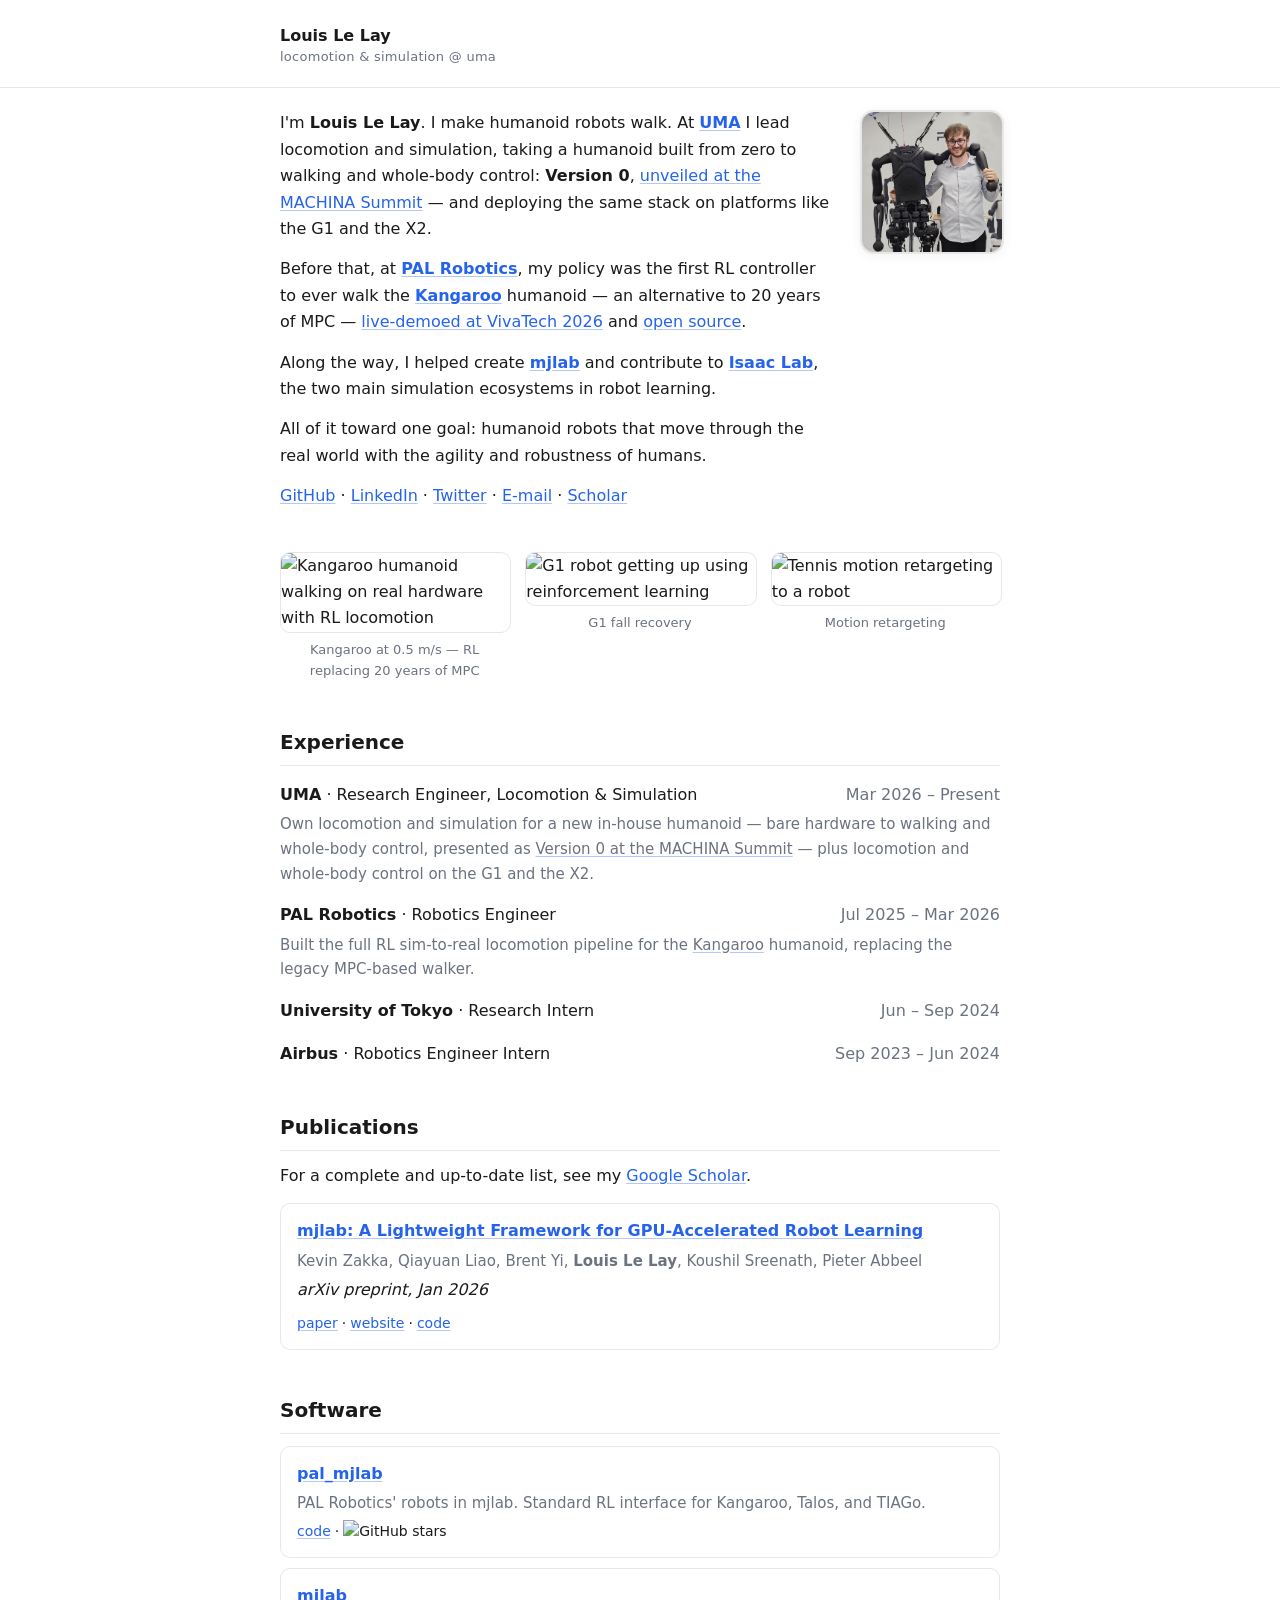
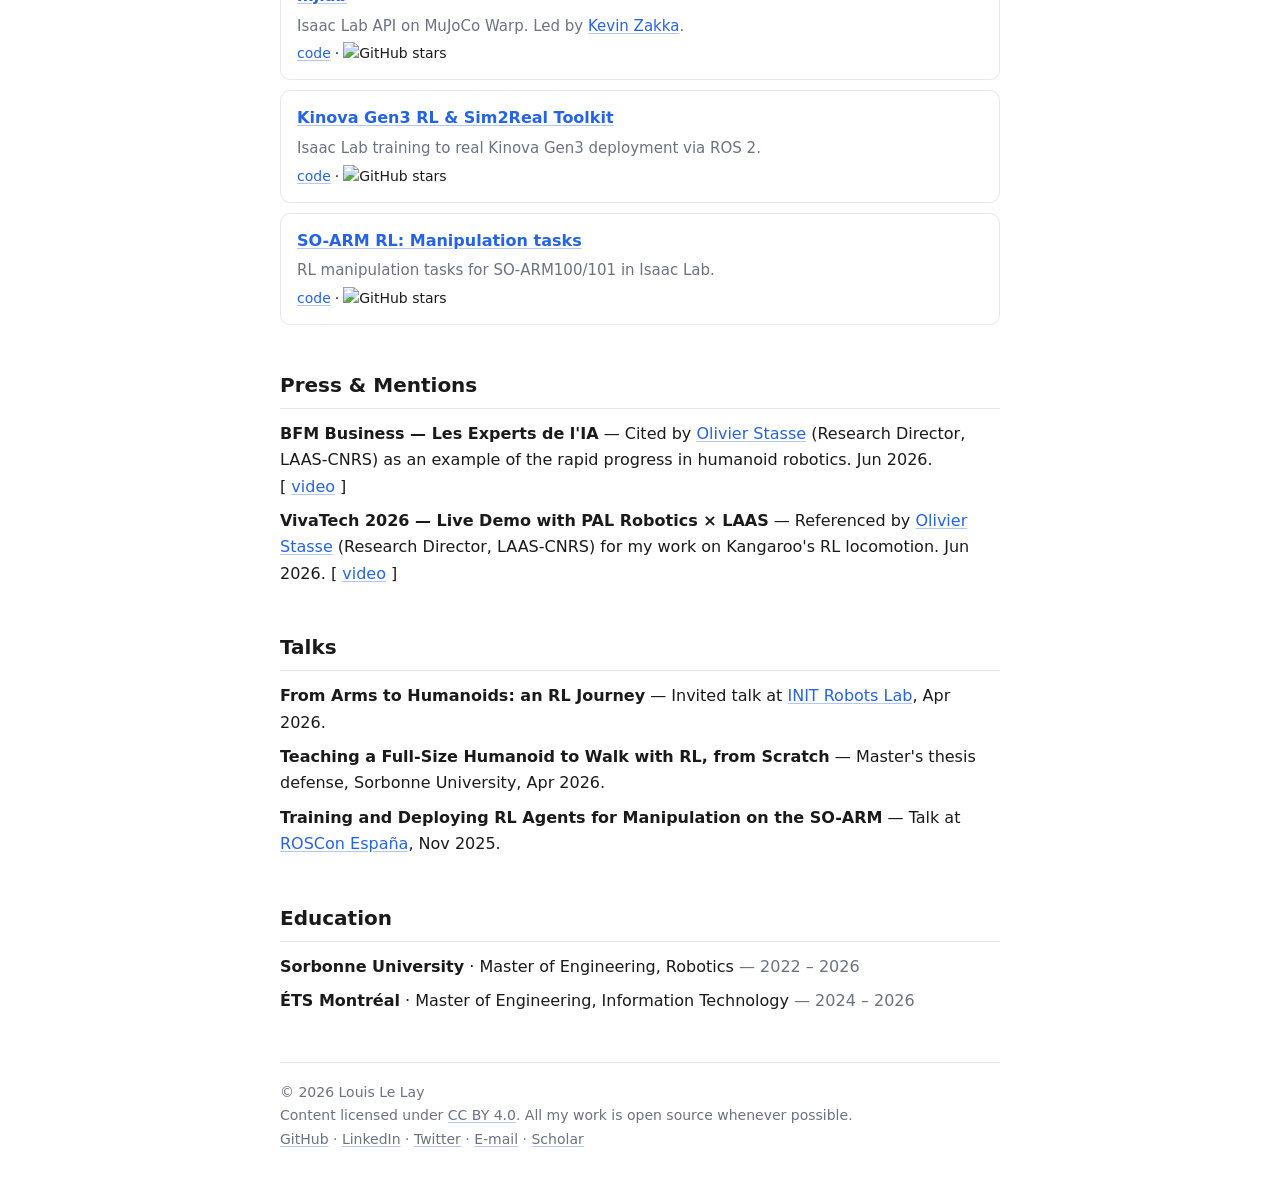
==== index.html @ 96050df4 "update intro and experience for UMA role, rework bio to lead with current work Co-authored-by: Curso" ====
<!doctype html>
<html lang="en">

<head>
  <meta charset="utf-8" />
  <meta name="viewport" content="width=device-width, initial-scale=1" />
  <title>Louis Le Lay</title>
  <meta name="description"
    content="Louis Le Lay — Research engineer in locomotion & simulation at UMA, building agile humanoid robots with reinforcement learning" />
  <link rel="stylesheet" href="style.css" />
</head>

<body>
  <a class="skip-link" href="#main">Skip to content</a>

  <header role="banner">
    <div class="wrap header-inner">
      <div>
        <strong><a href="#top">Louis Le Lay</a></strong>
        <div class="subtitle">locomotion & simulation @ uma</div>
      </div>
    </div>
  </header>

  <main id="main" class="wrap">
    <div class="intro">
      <div>
        <p>
          I'm <strong>Louis Le Lay</strong>. I make humanoid robots walk.
          At <a href="https://uma.bot/" target="_blank" rel="noopener"><strong>UMA</strong></a>
          I lead locomotion and simulation, taking a humanoid built from zero to walking and
          whole-body control: <strong>Version&nbsp;0</strong>,
          <a href="https://www.youtube.com/watch?v=0vc-dAQDIQc" target="_blank"
            rel="noopener">unveiled at the MACHINA Summit</a> —
          and deploying the same stack on platforms like the G1 and the X2.
        </p>

        <p>
          Before that, at <a href="https://pal-robotics.com/" target="_blank"
            rel="noopener"><strong>PAL Robotics</strong></a>,
          my policy was the first RL controller to ever walk the
          <a href="https://pal-robotics.com/robot/kangaroo/" target="_blank"
            rel="noopener"><strong>Kangaroo</strong></a>
          humanoid — an alternative to 20&nbsp;years of MPC —
          <a href="https://www.dailymotion.com/video/xagcef2" target="_blank" rel="noopener">live-demoed
            at VivaTech 2026</a> and
          <a href="https://github.com/pal-robotics/pal_mjlab" target="_blank" rel="noopener">open source</a>.
        </p>

        <p>
          Along the way, I helped create
          <a href="https://github.com/mujocolab/mjlab" target="_blank"
            rel="noopener"><strong>mjlab</strong></a>
          and contribute to
          <a href="https://github.com/isaac-sim/IsaacLab" target="_blank"
            rel="noopener"><strong>Isaac Lab</strong></a>,
          the two main simulation ecosystems in robot learning.
        </p>

        <p class="mission">
          All of it toward one goal: humanoid robots that move through the real
          world with the agility and robustness of humans.
        </p>

        <p>
          <a href="https://github.com/louislelay" target="_blank" rel="noopener">GitHub</a> ·
          <a href="https://www.linkedin.com/in/louis-le-lay/" target="_blank" rel="noopener">LinkedIn</a> ·
          <a href="https://x.com/LouisLeLay4" target="_blank" rel="noopener">Twitter</a> ·
          <a href="mailto:le.lay.louis@gmail.com">E-mail</a> ·
          <a href="https://scholar.google.com/citations?user=nwzA__AAAAAJ" target="_blank"
            rel="noopener">Scholar</a>
        </p>
      </div>

      <img class="avatar" src="media/me.jpg" alt="Louis Le Lay" width="140" height="140" loading="lazy"
        decoding="async" onmouseenter="this.src='media/me_hover.png'" onmouseleave="this.src='media/me.jpg'">
    </div>

    <div class="demo-grid">
      <figure>
        <img src="media/kang_walk.gif"
          alt="Kangaroo humanoid walking on real hardware with RL locomotion"
          loading="lazy" decoding="async">
        <figcaption>Kangaroo at 0.5&nbsp;m/s — RL replacing 20&nbsp;years of MPC</figcaption>
      </figure>
      <figure>
        <img src="media/getup_g1.gif" alt="G1 robot getting up using reinforcement learning"
          loading="lazy" decoding="async">
        <figcaption>G1 fall recovery</figcaption>
      </figure>
      <figure>
        <img src="media/tennis_retargeting.gif" alt="Tennis motion retargeting to a robot"
          loading="lazy" decoding="async">
        <figcaption>Motion retargeting</figcaption>
      </figure>
    </div>

    <section id="experience" aria-labelledby="exp-heading">
      <h2 id="exp-heading">Experience</h2>

      <div class="exp-item">
        <div class="exp-header">
          <span><strong>UMA</strong> · Research Engineer, Locomotion &amp; Simulation</span>
          <span class="muted">Mar 2026 – Present</span>
        </div>
        <p class="exp-desc">
          Own locomotion and simulation for a new in-house humanoid — bare hardware to walking
          and whole-body control, presented as
          <a href="https://www.youtube.com/watch?v=0vc-dAQDIQc" target="_blank"
            rel="noopener">Version&nbsp;0 at the MACHINA Summit</a> —
          plus locomotion and whole-body control on the G1 and the X2.
        </p>
      </div>

      <div class="exp-item">
        <div class="exp-header">
          <span><strong>PAL Robotics</strong> · Robotics Engineer</span>
          <span class="muted">Jul 2025 – Mar 2026</span>
        </div>
        <p class="exp-desc">
          Built the full RL sim-to-real locomotion pipeline for the
          <a href="https://pal-robotics.com/robot/kangaroo/" target="_blank" rel="noopener">Kangaroo</a>
          humanoid, replacing the legacy MPC-based walker.
        </p>
      </div>

      <div class="exp-item">
        <div class="exp-header">
          <span><strong>University of Tokyo</strong> · Research Intern</span>
          <span class="muted">Jun – Sep 2024</span>
        </div>
      </div>

      <div class="exp-item">
        <div class="exp-header">
          <span><strong>Airbus</strong> · Robotics Engineer Intern</span>
          <span class="muted">Sep 2023 – Jun 2024</span>
        </div>
      </div>
    </section>

    <section id="publications" aria-labelledby="pubs-heading">
      <h2 id="pubs-heading">Publications</h2>
      <p>
        For a complete and up-to-date list, see my
        <a href="https://scholar.google.com/citations?user=nwzA__AAAAAJ" target="_blank" rel="noopener">Google
          Scholar</a>.
      </p>
      <div class="card">
        <div class="pub-item">
          <div class="pub-title">
            <a href="https://arxiv.org/abs/2601.22074" target="_blank" rel="noopener">mjlab: A Lightweight
              Framework for GPU-Accelerated Robot Learning</a>
          </div>
          <div class="pub-authors">
            Kevin Zakka, Qiayuan Liao, Brent Yi, <strong>Louis Le Lay</strong>, Koushil Sreenath,
            Pieter Abbeel
          </div>
          <div class="pub-venue">arXiv preprint, Jan 2026</div>
          <div class="pub-links">
            <a href="https://arxiv.org/abs/2601.22074" target="_blank" rel="noopener">paper</a> ·
            <a href="https://mujocolab.github.io/mjlab/" target="_blank" rel="noopener">website</a> ·
            <a href="https://github.com/mujocolab/mjlab" target="_blank" rel="noopener">code</a>
          </div>
        </div>
      </div>
    </section>

    <section id="software" aria-labelledby="software-heading">
      <h2 id="software-heading">Software</h2>
      <div class="card">
        <div class="pub-item">
          <div class="pub-title">
            <a href="https://github.com/pal-robotics/pal_mjlab" target="_blank" rel="noopener">pal_mjlab</a>
          </div>
          <div class="pub-authors">PAL Robotics' robots in mjlab. Standard RL interface for Kangaroo, Talos,
            and TIAGo.</div>
          <div class="pub-links">
            <a href="https://github.com/pal-robotics/pal_mjlab" target="_blank" rel="noopener">code</a> ·
            <img alt="GitHub stars"
              src="https://img.shields.io/github/stars/pal-robotics/pal_mjlab?style=social" />
          </div>
        </div>
      </div>
      <div class="card">
        <div class="pub-item">
          <div class="pub-title">
            <a href="https://github.com/mujocolab/mjlab" target="_blank" rel="noopener">mjlab</a>
          </div>
          <div class="pub-authors">Isaac Lab API on MuJoCo Warp. Led by <a href="https://kzakka.com/"
              target="_blank" rel="noopener">Kevin Zakka</a>.</div>
          <div class="pub-links">
            <a href="https://github.com/mujocolab/mjlab" target="_blank" rel="noopener">code</a> ·
            <img alt="GitHub stars"
              src="https://img.shields.io/github/stars/mujocolab/mjlab?style=social" />
          </div>
        </div>
      </div>
      <div class="card">
        <div class="pub-item">
          <div class="pub-title">
            <a href="https://github.com/louislelay/kinova_isaaclab_sim2real" target="_blank"
              rel="noopener">Kinova Gen3 RL &amp; Sim2Real Toolkit</a>
          </div>
          <div class="pub-authors">Isaac Lab training to real Kinova Gen3 deployment via ROS 2.</div>
          <div class="pub-links">
            <a href="https://github.com/louislelay/kinova_isaaclab_sim2real" target="_blank"
              rel="noopener">code</a> ·
            <img alt="GitHub stars"
              src="https://img.shields.io/github/stars/louislelay/kinova_isaaclab_sim2real?style=social" />
          </div>
        </div>
      </div>
      <div class="card">
        <div class="pub-item">
          <div class="pub-title">
            <a href="https://github.com/MuammerBay/isaac_so_arm101" target="_blank" rel="noopener">SO-ARM
              RL: Manipulation tasks</a>
          </div>
          <div class="pub-authors">RL manipulation tasks for SO&#8209;ARM100/101 in Isaac Lab.</div>
          <div class="pub-links">
            <a href="https://github.com/MuammerBay/isaac_so_arm101" target="_blank" rel="noopener">code</a>
            ·
            <img alt="GitHub stars"
              src="https://img.shields.io/github/stars/MuammerBay/isaac_so_arm101?style=social" />
          </div>
        </div>
      </div>
    </section>

    <section id="mentions" aria-labelledby="mentions-heading">
      <h2 id="mentions-heading">Press &amp; Mentions</h2>
      <ul class="clean">
        <li>
          <strong>BFM Business — Les Experts de l'IA</strong>
          — Cited by <a href="https://homepages.laas.fr/ostasse/" target="_blank" rel="noopener">Olivier
            Stasse</a> (Research Director, LAAS-CNRS) as an example of the rapid progress in humanoid
          robotics. Jun 2026.
          <span style="white-space: nowrap;">[ <a
              href="https://www.bfmtv.com/economie/replay-emissions/les-experts/video-les-experts-de-l-ia-robotique-des-avancees-fulgurantes-19-06_VN-202606190371.html"
              target="_blank" rel="noopener">video</a> ]</span>
        </li>
        <li>
          <strong>VivaTech 2026 — Live Demo with PAL Robotics &times; LAAS</strong>
          — Referenced by <a href="https://homepages.laas.fr/ostasse/" target="_blank" rel="noopener">Olivier
            Stasse</a> (Research Director, LAAS-CNRS) for my work on Kangaroo's RL locomotion. Jun 2026.
          <span style="white-space: nowrap;">[ <a href="https://www.dailymotion.com/video/xagcef2"
              target="_blank" rel="noopener">video</a> ]</span>
        </li>
      </ul>
    </section>

    <section id="talks" aria-labelledby="talks-heading">
      <h2 id="talks-heading">Talks</h2>
      <ul class="clean">
        <li>
          <strong>From Arms to Humanoids: an RL Journey</strong>
          — Invited talk at <a href="https://initrobots.ca/" target="_blank" rel="noopener">INIT Robots
            Lab</a>, Apr 2026.
        </li>
        <li>
          <strong>Teaching a Full-Size Humanoid to Walk with RL, from Scratch</strong>
          — Master's thesis defense, Sorbonne University, Apr 2026.
        </li>
        <li>
          <strong>Training and Deploying RL Agents for Manipulation on the SO-ARM</strong>
          — Talk at <a href="https://roscon.org.es/roscon2025/ROSConES2025.html" target="_blank"
            rel="noopener">ROSCon Espa&ntilde;a</a>, Nov 2025.
        </li>
      </ul>
    </section>

    <section id="education" aria-labelledby="edu-heading">
      <h2 id="edu-heading">Education</h2>
      <ul class="clean">
        <li>
          <strong>Sorbonne University</strong> · Master of Engineering, Robotics<span class="muted"> — 2022 –
            2026</span>
        </li>
        <li>
          <strong>ÉTS Montréal</strong> · Master of Engineering, Information Technology<span class="muted"> — 2024 –
            2026</span>
        </li>
      </ul>
    </section>

    <footer role="contentinfo">
      <p>
        &copy; <span id="y">2026</span> Louis Le Lay<br />
        Content licensed under <a href="https://creativecommons.org/licenses/by/4.0/" target="_blank"
          rel="license noopener">CC BY 4.0</a>.
        All my work is open source whenever possible.<br />
        <a href="https://github.com/louislelay" target="_blank" rel="noopener">GitHub</a> ·
        <a href="https://www.linkedin.com/in/louis-le-lay/" target="_blank" rel="noopener">LinkedIn</a> ·
        <a href="https://x.com/LouisLeLay4" target="_blank" rel="noopener">Twitter</a> ·
        <a href="mailto:le.lay.louis@gmail.com">E-mail</a> ·
        <a href="https://scholar.google.com/citations?user=nwzA__AAAAAJ" target="_blank"
          rel="noopener">Scholar</a>
      </p>
      <script>
        const y = document.getElementById('y'); if (y) y.textContent = new Date().getFullYear();
      </script>
    </footer>
  </main>
</body>

</html>
---- style.css ----
:root {
  --bg: #ffffff;
  --fg: #1a1a1a;
  --muted: #6b7280;
  --link: #2563eb;
  --accent: #0891b2;
  --border: color-mix(in oklab, var(--fg) 10%, transparent);
  --maxw: 720px;
  --pad: 18px;
  --radius: 10px;
}


/* ── Base ─────────────────────────────────────── */

html {
  scroll-behavior: smooth;
}

html, body {
  height: 100%;
}

body {
  margin: 0;
  font: 16px/1.65 system-ui, -apple-system, Segoe UI, Roboto, Ubuntu,
    Cantarell, "Helvetica Neue", Arial, sans-serif;
  background: var(--bg);
  color: var(--fg);
  -webkit-font-smoothing: antialiased;
  text-rendering: optimizeLegibility;
}

::selection {
  background: color-mix(in oklab, var(--link) 25%, transparent);
}

p {
  margin: 0 0 14px;
}

.muted {
  color: var(--muted);
}

a {
  color: var(--link);
  text-decoration-color: color-mix(in oklab, var(--link) 35%, transparent);
  text-underline-offset: 2px;
  transition: color 0.15s ease, text-decoration-color 0.15s ease;
}

a:hover {
  text-decoration-color: currentColor;
}

/* ── Layout ───────────────────────────────────── */

.wrap {
  max-width: var(--maxw);
  margin: 0 auto;
  padding: calc(var(--pad) * 1.25) var(--pad);
}

/* ── Header ───────────────────────────────────── */

header {
  position: sticky;
  top: 0;
  background: color-mix(in oklab, var(--bg) 90%, transparent);
  backdrop-filter: blur(6px);
  border-bottom: 1px solid var(--border);
  z-index: 10;
}

.header-inner {
  display: flex;
  align-items: center;
  justify-content: space-between;
  gap: 14px;
  flex-wrap: wrap;
}

.header-inner a {
  text-decoration: none;
  color: inherit;
}

/* ── Title ────────────────────────────────────── */

.title {
  margin: 32px 0 8px;
  font-size: clamp(26px, 5vw, 36px);
  line-height: 1.2;
  letter-spacing: -0.02em;
}

.subtitle {
  color: var(--muted);
  font-size: 13px;
  line-height: 1.2;
  letter-spacing: 0.02em;
}

/* ── Intro + avatar ───────────────────────────── */

.intro {
  display: grid;
  grid-template-columns: 1fr 140px;
  align-items: start;
  gap: 24px;
  margin: 0 0 28px;
}

@media (max-width: 560px) {
  .intro {
    grid-template-columns: 1fr;
  }

  .avatar {
    order: -1;
    justify-self: center;
  }
}

.avatar {
  width: 140px;
  aspect-ratio: 1;
  border-radius: 14px;
  object-fit: cover;
  border: 2px solid var(--border);
  box-shadow: 0 2px 12px color-mix(in oklab, var(--fg) 6%, transparent);
  transition: transform 0.3s ease, box-shadow 0.3s ease;
}

.avatar:hover {
  transform: scale(1.04);
  box-shadow: 0 6px 24px color-mix(in oklab, var(--fg) 10%, transparent);
  object-position: 70% center;
}

.mission {
}

/* ── Demo showcase ────────────────────────────── */

/* ── Demo grid ────────────────────────────────── */

.demo-grid {
  display: grid;
  grid-template-columns: repeat(3, 1fr);
  gap: 16px;
  margin: 0 0 24px;
}

.demo-grid figure {
  margin: 0;
}

.demo-grid img {
  width: 100%;
  height: auto;
  border-radius: var(--radius);
  border: 1px solid var(--border);
  display: block;
}

.demo-grid figcaption {
  font-size: 13px;
  color: var(--muted);
  text-align: center;
  margin-top: 6px;
}

@media (max-width: 560px) {
  .demo-grid {
    grid-template-columns: 1fr;
  }
}

/* ── Sections ─────────────────────────────────── */

main section {
  margin: 44px 0;
}

h2 {
  font-size: 20px;
  margin: 22px 0 12px;
  border-bottom: 1px solid var(--border);
  padding-bottom: 6px;
}

/* ── Experience ───────────────────────────────── */

.exp-item {
  margin: 16px 0;
}

.exp-header {
  display: flex;
  justify-content: space-between;
  align-items: baseline;
  flex-wrap: wrap;
  gap: 4px;
}

.exp-desc {
  color: var(--muted);
  font-size: 15px;
  margin: 4px 0 0;
}

.exp-desc a {
  color: var(--muted);
  transition: color 0.15s ease;
}

.exp-desc a:hover {
  color: var(--link);
}

/* ── Generic card ─────────────────────────────── */

.card {
  border: 1px solid var(--border);
  border-radius: var(--radius);
  padding: 14px 16px;
  margin: 10px 0;
}

/* ── Publications ─────────────────────────────── */

.pub-item {
  margin: 0;
}

.pub-title {
  font-weight: 600;
  margin-bottom: 4px;
}

.pub-authors {
  color: var(--muted);
  font-size: 15px;
  margin-bottom: 4px;
}

.pub-venue {
  font-style: italic;
  margin-bottom: 8px;
}

.pub-links {
  font-size: 14px;
  display: flex;
  align-items: center;
  gap: 4px;
}

.pub-links img {
  vertical-align: middle;
}

/* ── Clean lists (talks, etc.) ────────────────── */

ul.clean {
  list-style: none;
  padding: 0;
  margin: 8px 0;
}

ul.clean li {
  margin: 8px 0;
}

/* ── Footer ───────────────────────────────────── */

footer {
  margin-top: 48px;
  padding-top: 18px;
  border-top: 1px solid var(--border);
  font-size: 14px;
  color: var(--muted);
}

footer a {
  color: var(--muted);
  transition: color 0.15s ease;
}

footer a:hover {
  color: var(--link);
}

/* ── Skip link ────────────────────────────────── */

.skip-link {
  position: absolute;
  left: -9999px;
  top: auto;
  width: 1px;
  height: 1px;
  overflow: hidden;
}

.skip-link:focus {
  position: static;
  width: auto;
  height: auto;
  padding: 8px 10px;
  border-radius: 8px;
  background: color-mix(in oklab, var(--fg) 10%, var(--bg));
}
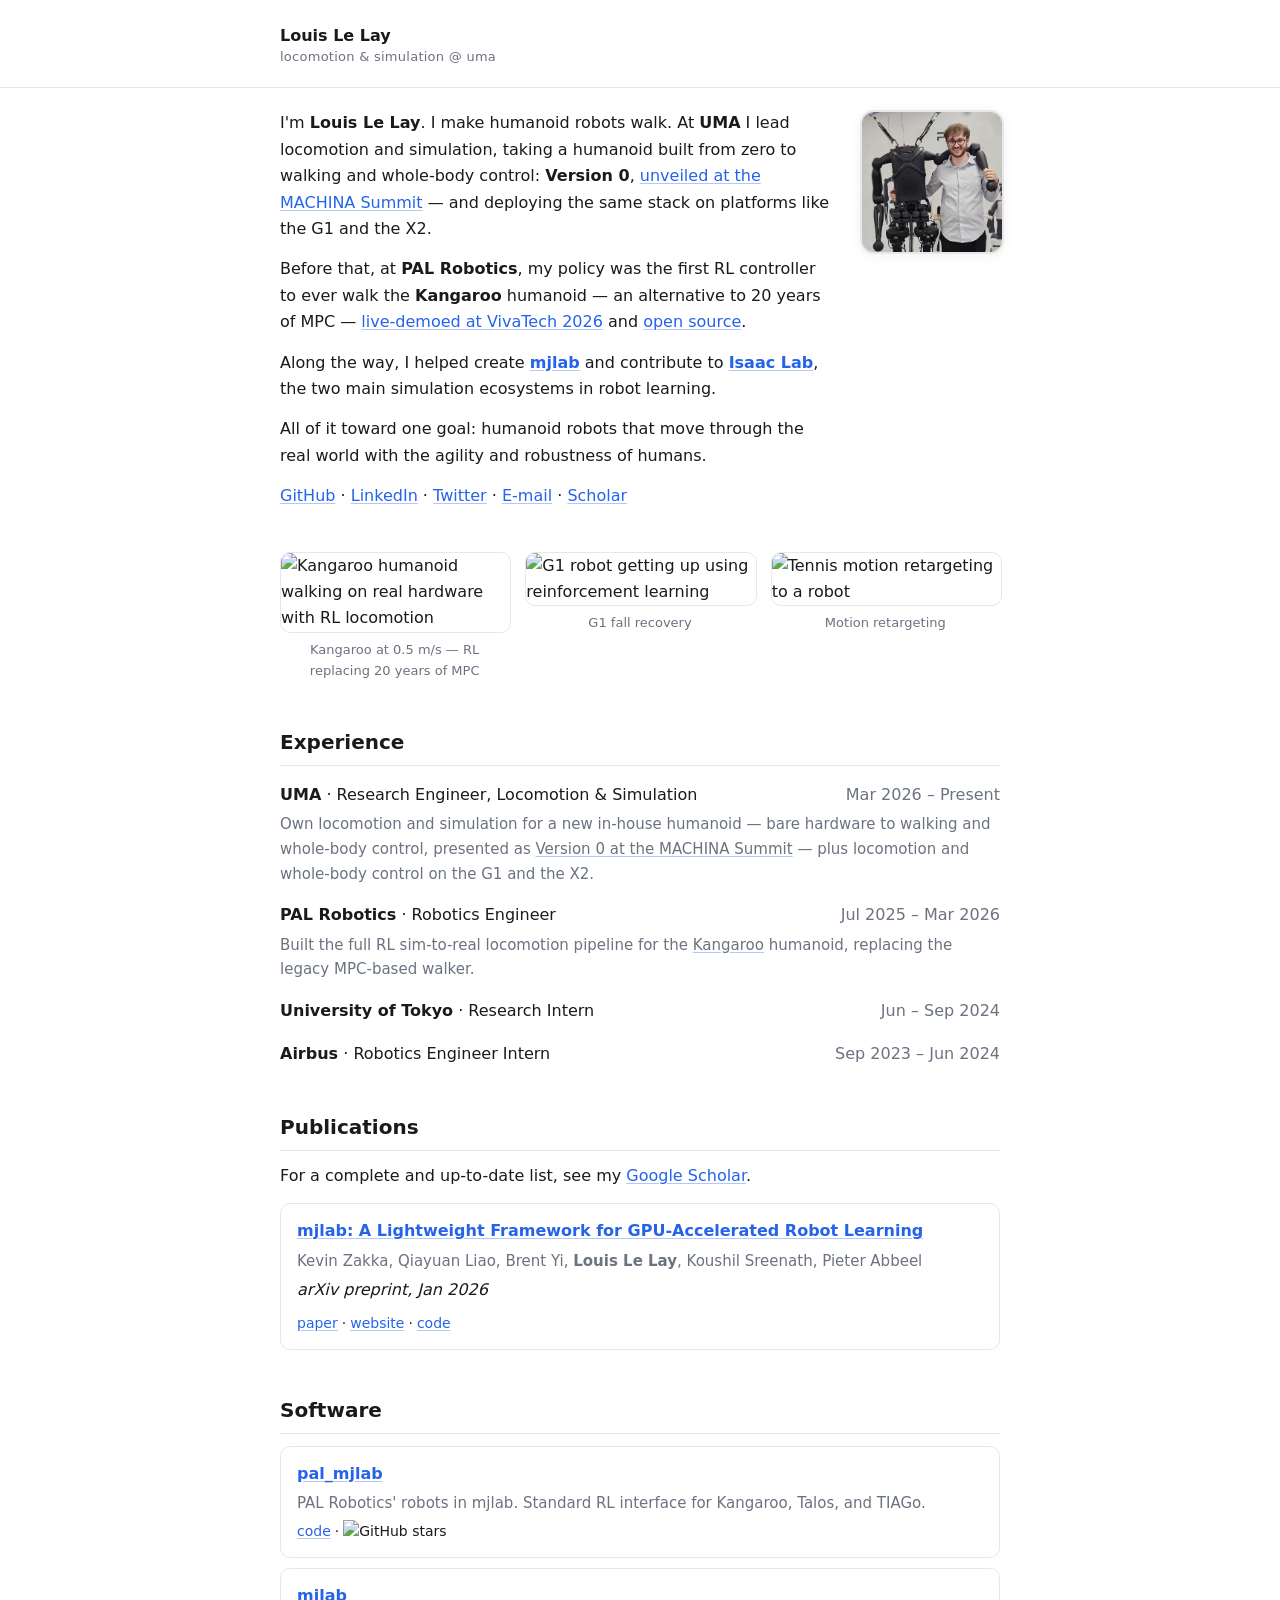
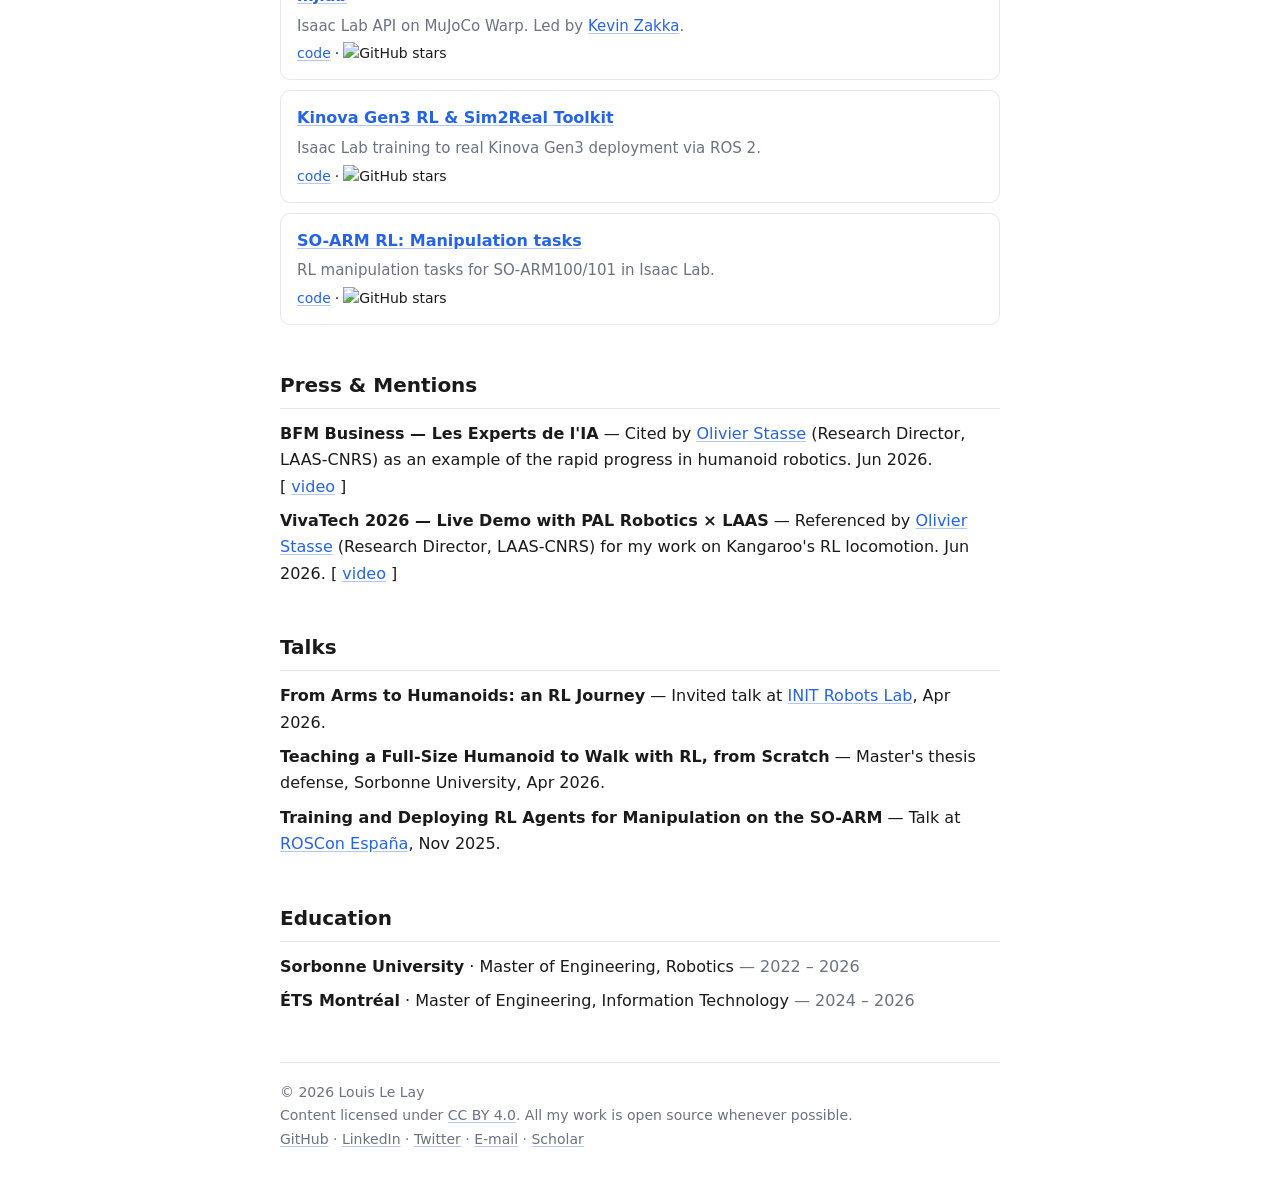
==== commit feba68e1: "remove UMA, PAL Robotics, and Kangaroo links from bio intro Co-authored-by: Cursor <cursoragent@curs" ====
--- a/index.html
+++ b/index.html
@@ -27,7 +27,7 @@
       <div>
         <p>
           I'm <strong>Louis Le Lay</strong>. I make humanoid robots walk.
-          At <a href="https://uma.bot/" target="_blank" rel="noopener"><strong>UMA</strong></a>
+          At <strong>UMA</strong>
           I lead locomotion and simulation, taking a humanoid built from zero to walking and
           whole-body control: <strong>Version&nbsp;0</strong>,
           <a href="https://www.youtube.com/watch?v=0vc-dAQDIQc" target="_blank"
@@ -36,11 +36,9 @@
         </p>
 
         <p>
-          Before that, at <a href="https://pal-robotics.com/" target="_blank"
-            rel="noopener"><strong>PAL Robotics</strong></a>,
+          Before that, at <strong>PAL Robotics</strong>,
           my policy was the first RL controller to ever walk the
-          <a href="https://pal-robotics.com/robot/kangaroo/" target="_blank"
-            rel="noopener"><strong>Kangaroo</strong></a>
+          <strong>Kangaroo</strong>
           humanoid — an alternative to 20&nbsp;years of MPC —
           <a href="https://www.dailymotion.com/video/xagcef2" target="_blank" rel="noopener">live-demoed
             at VivaTech 2026</a> and
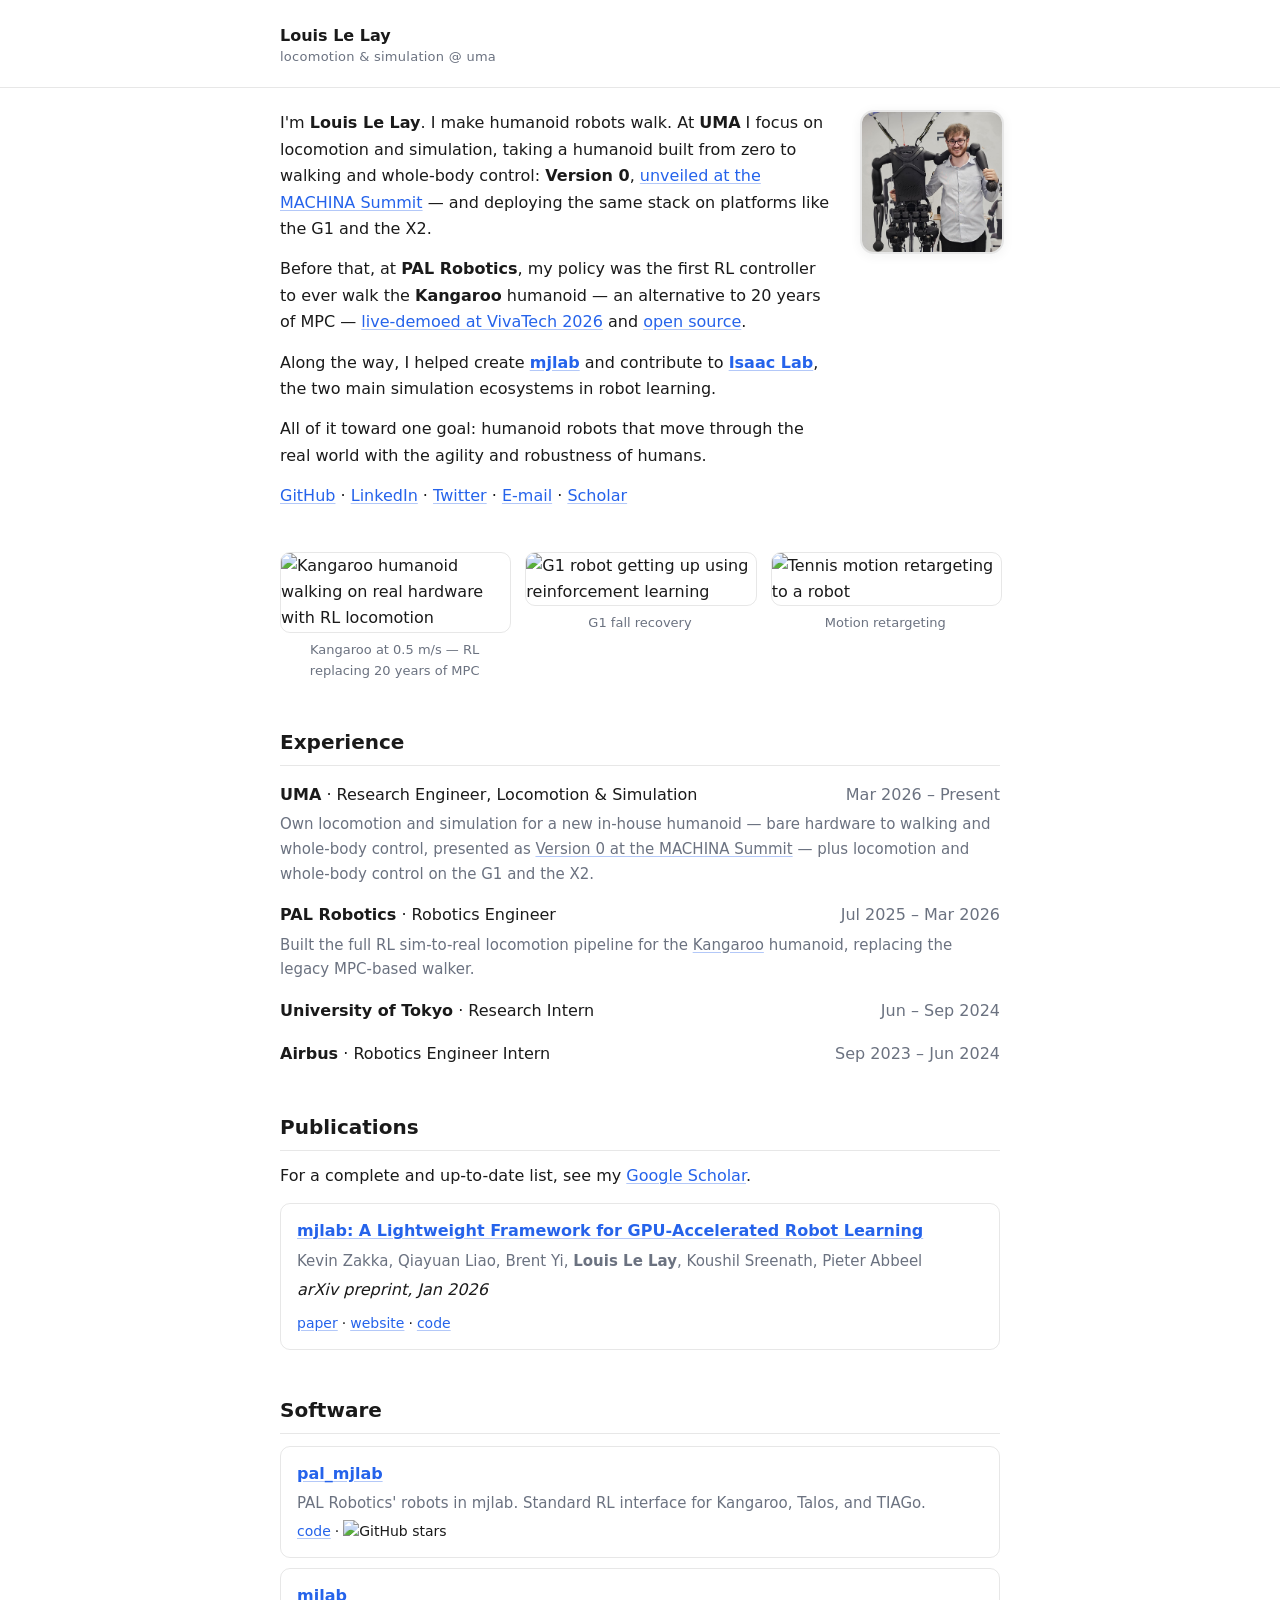
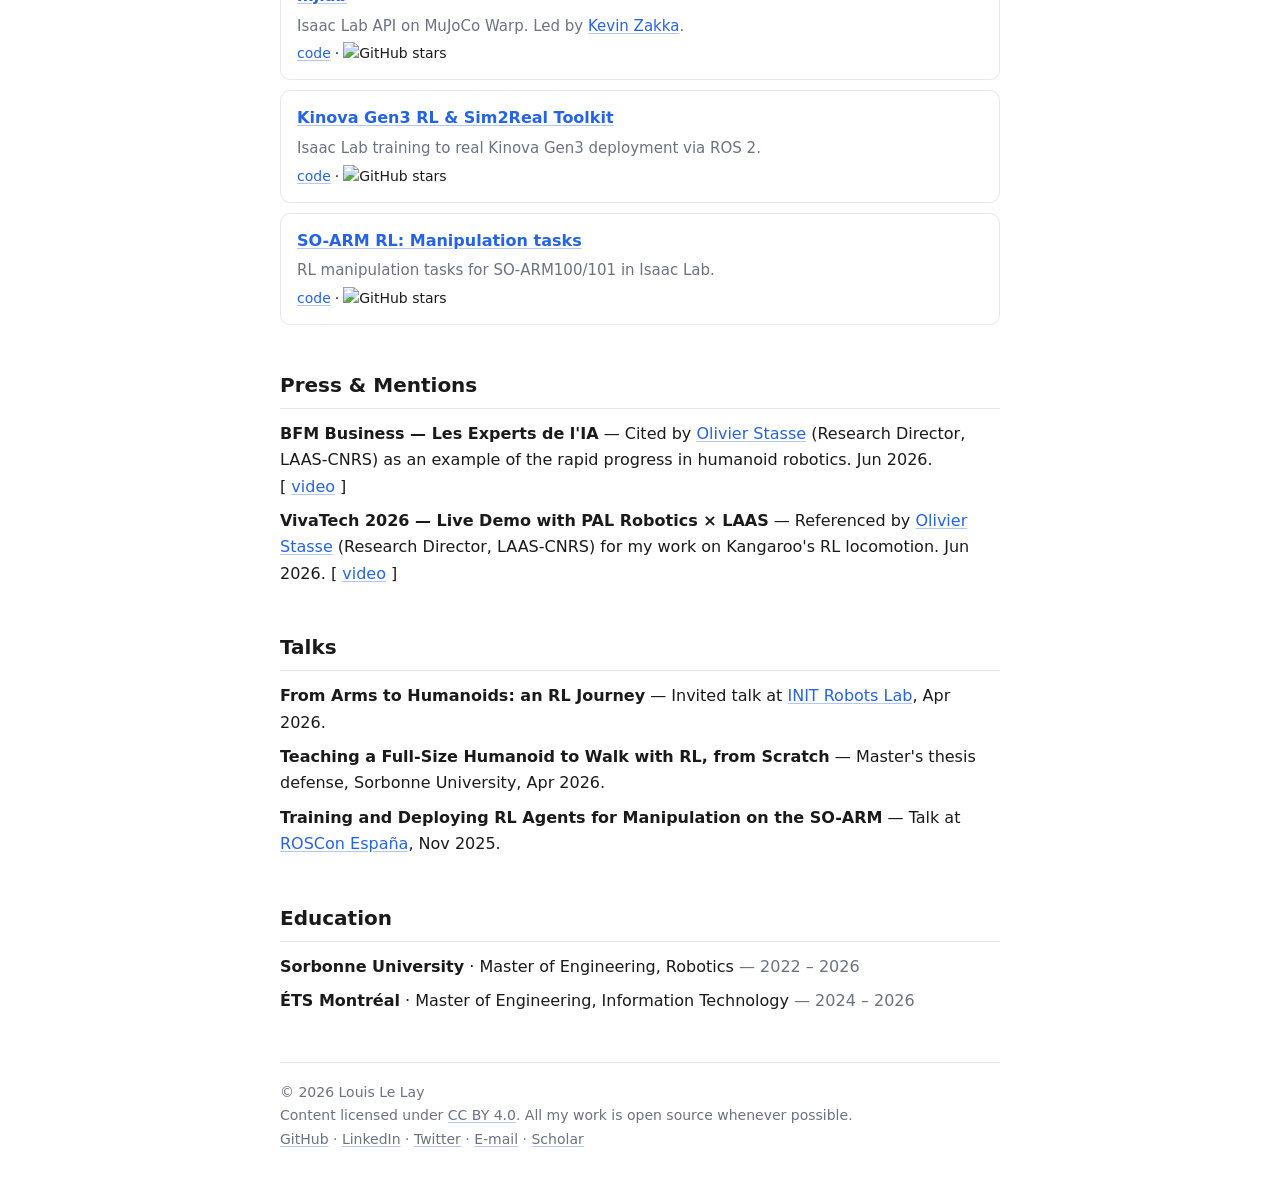
==== commit 5295bd59: "soften intro wording from lead to focus for UMA role Co-authored-by: Cursor <cursoragent@cursor.com>" ====
--- a/index.html
+++ b/index.html
@@ -28,7 +28,7 @@
         <p>
           I'm <strong>Louis Le Lay</strong>. I make humanoid robots walk.
           At <strong>UMA</strong>
-          I lead locomotion and simulation, taking a humanoid built from zero to walking and
+          I focus on locomotion and simulation, taking a humanoid built from zero to walking and
           whole-body control: <strong>Version&nbsp;0</strong>,
           <a href="https://www.youtube.com/watch?v=0vc-dAQDIQc" target="_blank"
             rel="noopener">unveiled at the MACHINA Summit</a> —
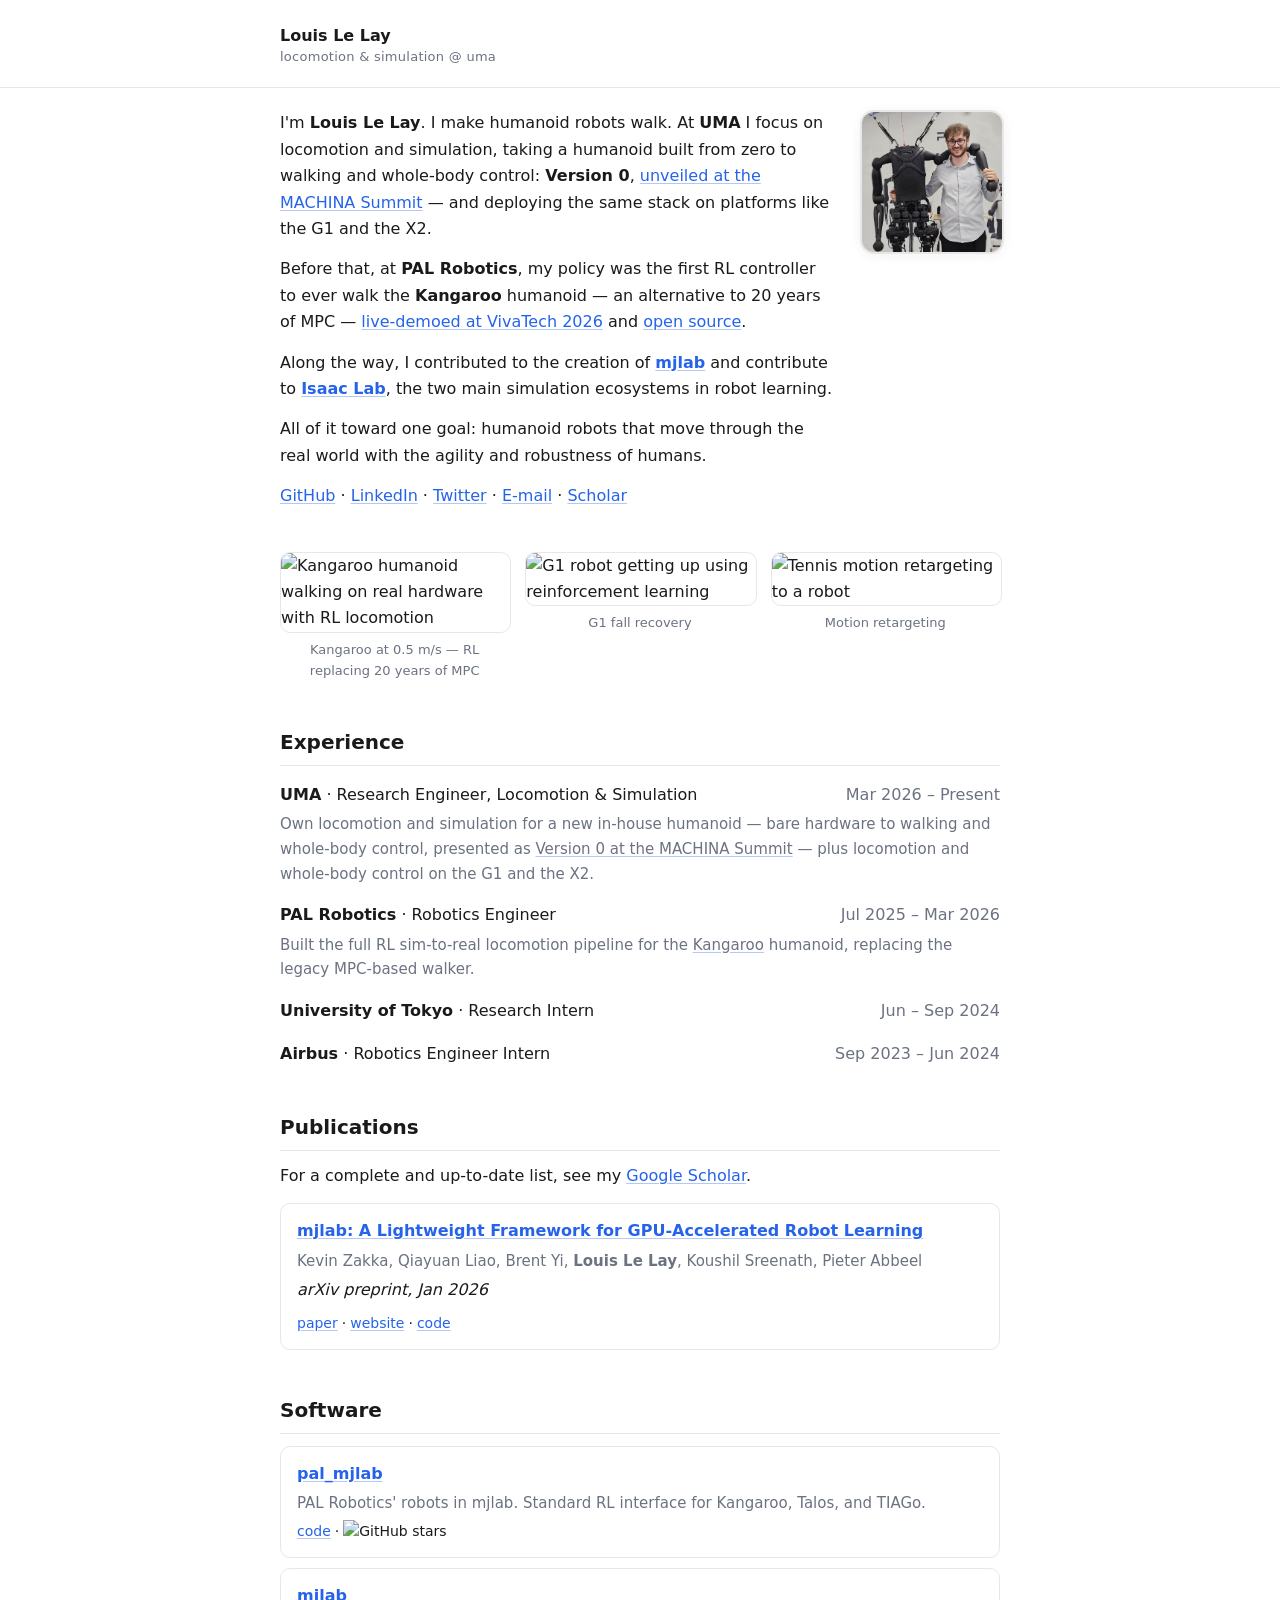
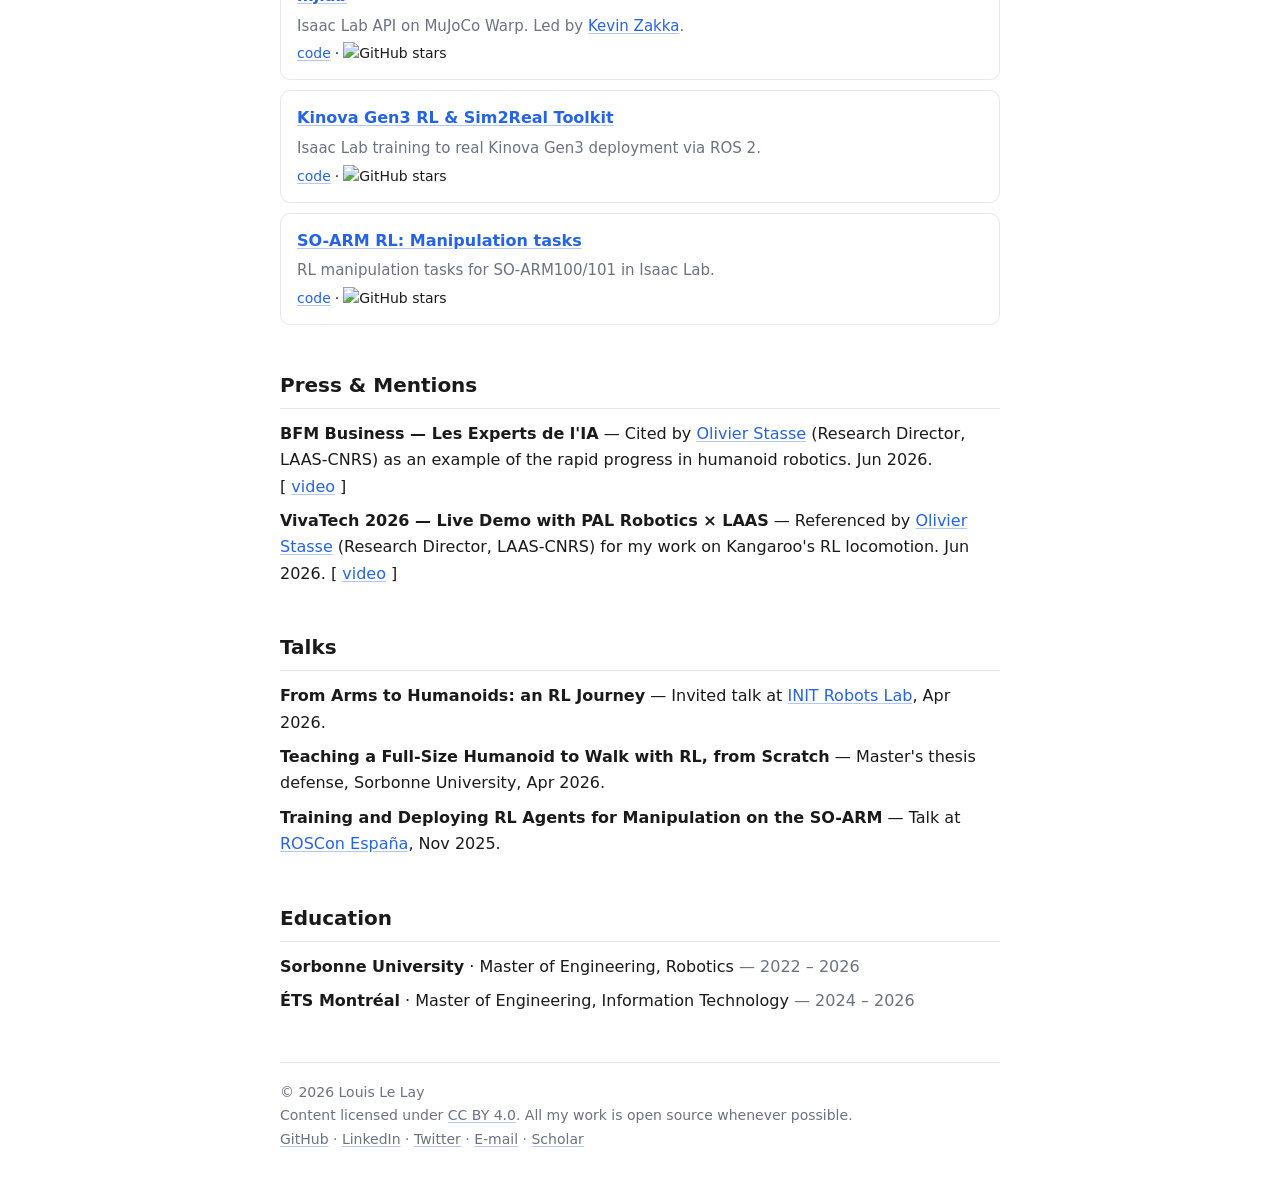
==== commit 36317fdf: "updates a line" ====
--- a/index.html
+++ b/index.html
@@ -46,7 +46,7 @@
         </p>
 
         <p>
-          Along the way, I helped create
+          Along the way, I contributed to the creation of
           <a href="https://github.com/mujocolab/mjlab" target="_blank"
             rel="noopener"><strong>mjlab</strong></a>
           and contribute to
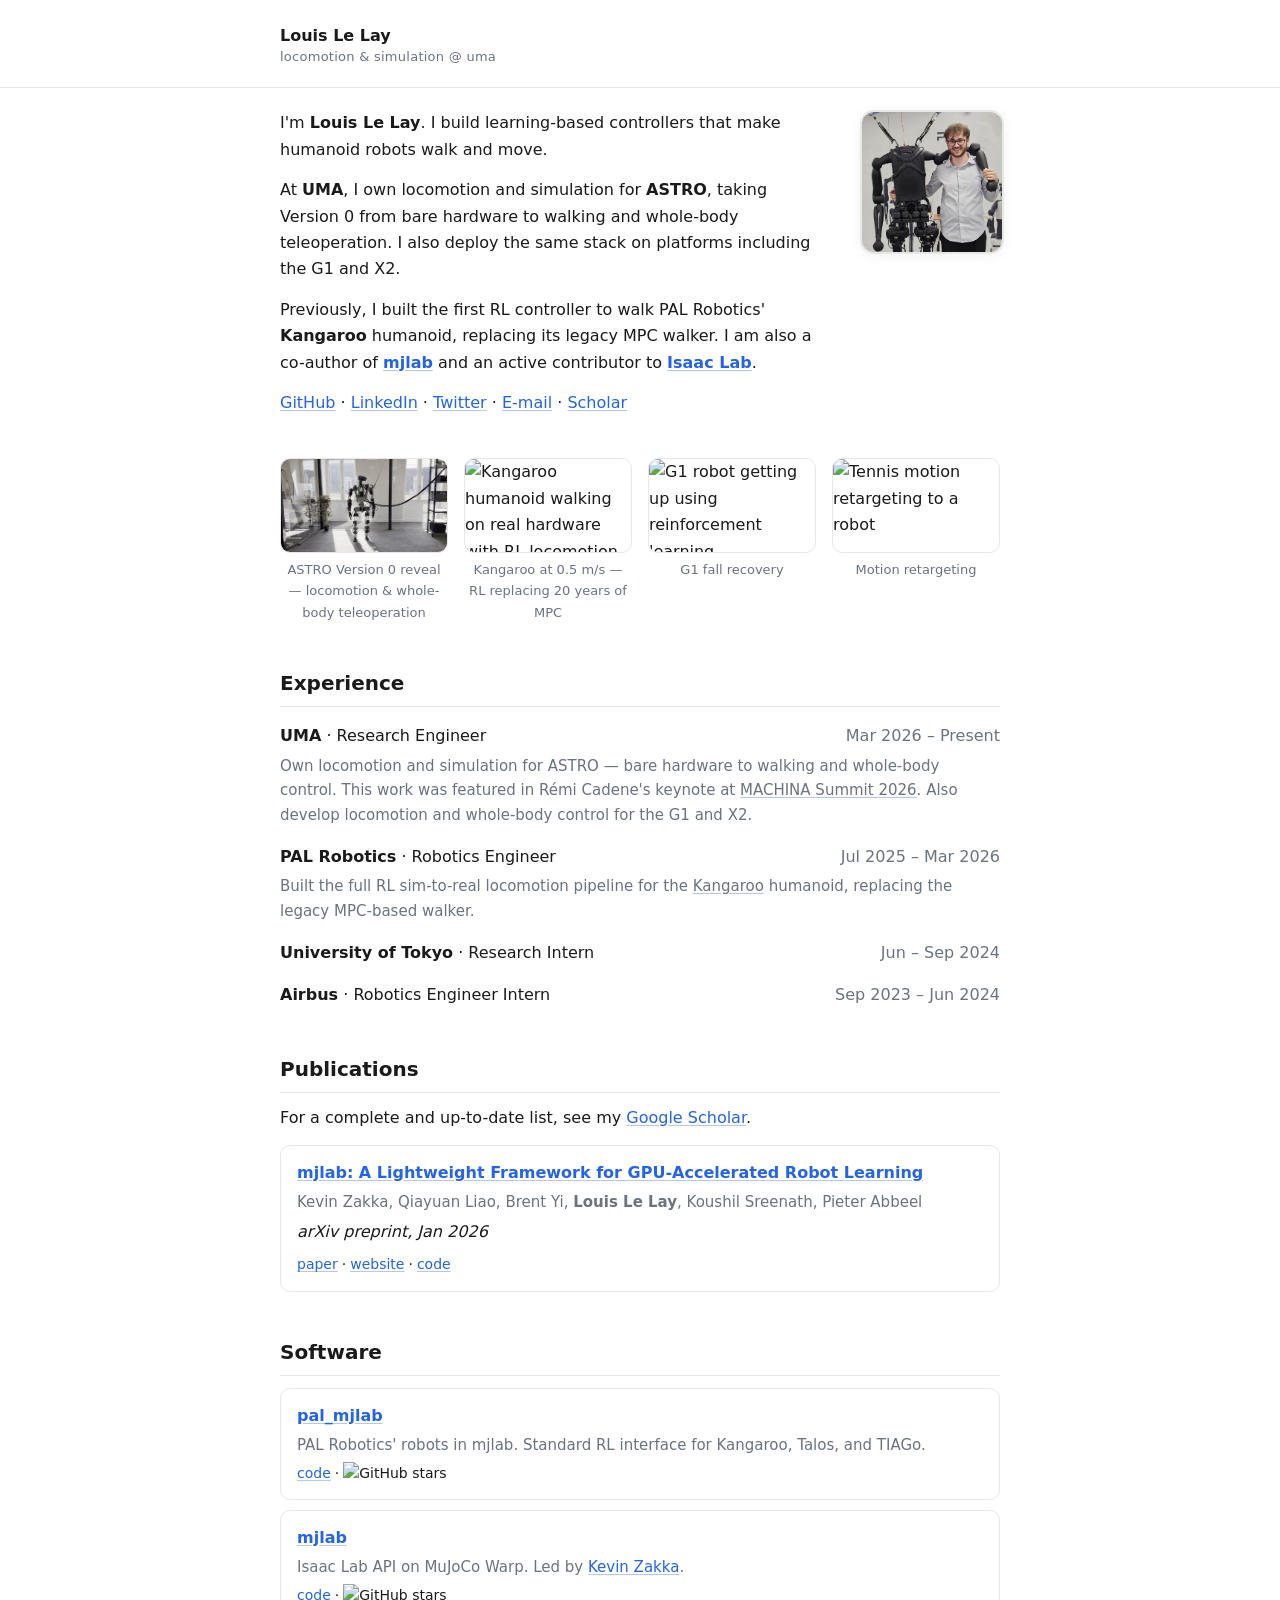
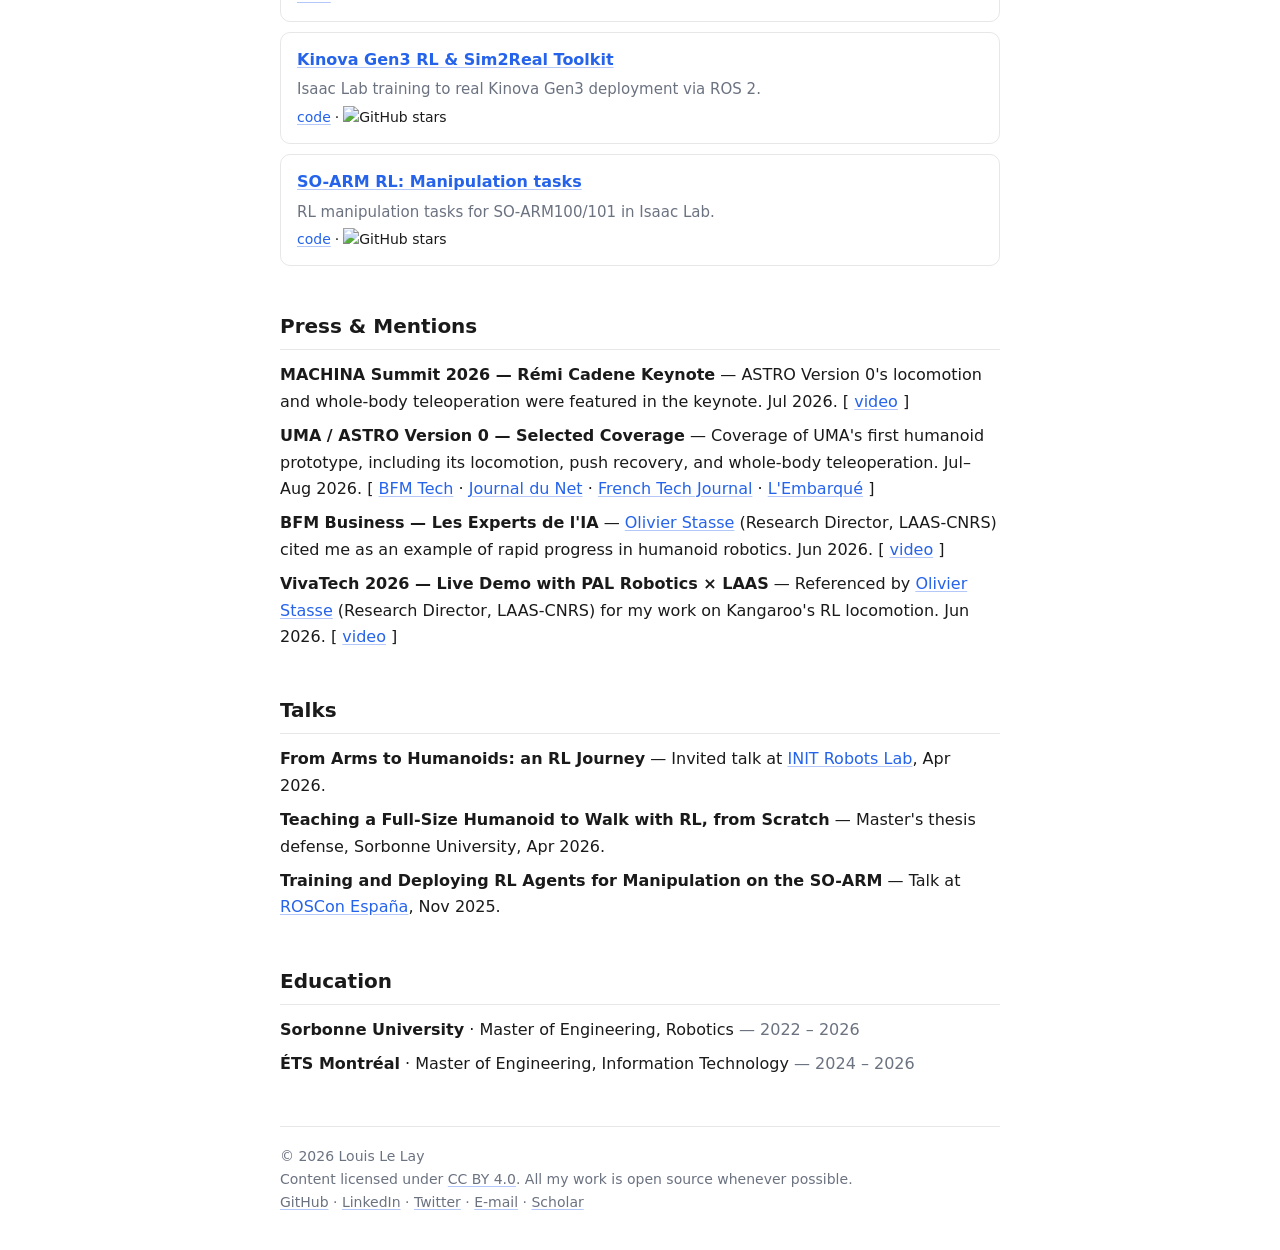
==== commit fd2dad27: "showcase ASTRO Version 0 work and coverage Co-authored-by: Cursor <cursoragent@cursor.com>" ====
--- a/index.html
+++ b/index.html
@@ -26,38 +26,23 @@
     <div class="intro">
       <div>
         <p>
-          I'm <strong>Louis Le Lay</strong>. I make humanoid robots walk.
-          At <strong>UMA</strong>
-          I focus on locomotion and simulation, taking a humanoid built from zero to walking and
-          whole-body control: <strong>Version&nbsp;0</strong>,
-          <a href="https://www.youtube.com/watch?v=0vc-dAQDIQc" target="_blank"
-            rel="noopener">unveiled at the MACHINA Summit</a> —
-          and deploying the same stack on platforms like the G1 and the X2.
+          I'm <strong>Louis Le Lay</strong>. I build learning-based controllers that make humanoid
+          robots walk and move.
         </p>
 
         <p>
-          Before that, at <strong>PAL Robotics</strong>,
-          my policy was the first RL controller to ever walk the
-          <strong>Kangaroo</strong>
-          humanoid — an alternative to 20&nbsp;years of MPC —
-          <a href="https://www.dailymotion.com/video/xagcef2" target="_blank" rel="noopener">live-demoed
-            at VivaTech 2026</a> and
-          <a href="https://github.com/pal-robotics/pal_mjlab" target="_blank" rel="noopener">open source</a>.
+          At <strong>UMA</strong>, I own locomotion and simulation for <strong>ASTRO</strong>,
+          taking Version&nbsp;0 from bare hardware to walking and whole-body teleoperation. I also
+          deploy the same stack on platforms including the G1 and X2.
         </p>
 
         <p>
-          Along the way, I contributed to the creation of
+          Previously, I built the first RL controller to walk PAL Robotics'
+          <strong>Kangaroo</strong> humanoid, replacing its legacy MPC walker. I am also a co-author of
           <a href="https://github.com/mujocolab/mjlab" target="_blank"
-            rel="noopener"><strong>mjlab</strong></a>
-          and contribute to
+            rel="noopener"><strong>mjlab</strong></a> and an active contributor to
           <a href="https://github.com/isaac-sim/IsaacLab" target="_blank"
-            rel="noopener"><strong>Isaac Lab</strong></a>,
-          the two main simulation ecosystems in robot learning.
-        </p>
-
-        <p class="mission">
-          All of it toward one goal: humanoid robots that move through the real
-          world with the agility and robustness of humans.
+            rel="noopener"><strong>Isaac Lab</strong></a>.
         </p>
 
         <p>
@@ -75,6 +60,12 @@
     </div>
 
     <div class="demo-grid">
+      <figure>
+        <img src="media/astro_reveal.gif"
+          alt="ASTRO Version 0 walking during its reveal by UMA Robotics"
+          loading="lazy" decoding="async">
+        <figcaption>ASTRO Version&nbsp;0 reveal — locomotion &amp; whole-body teleoperation</figcaption>
+      </figure>
       <figure>
         <img src="media/kang_walk.gif"
           alt="Kangaroo humanoid walking on real hardware with RL locomotion"
@@ -98,15 +89,15 @@
 
       <div class="exp-item">
         <div class="exp-header">
-          <span><strong>UMA</strong> · Research Engineer, Locomotion &amp; Simulation</span>
+          <span><strong>UMA</strong> · Research Engineer</span>
           <span class="muted">Mar 2026 – Present</span>
         </div>
         <p class="exp-desc">
-          Own locomotion and simulation for a new in-house humanoid — bare hardware to walking
-          and whole-body control, presented as
+          Own locomotion and simulation for ASTRO — bare hardware to walking and whole-body
+          control. This work was featured in Rémi Cadene's keynote at
           <a href="https://www.youtube.com/watch?v=0vc-dAQDIQc" target="_blank"
-            rel="noopener">Version&nbsp;0 at the MACHINA Summit</a> —
-          plus locomotion and whole-body control on the G1 and the X2.
+            rel="noopener">MACHINA Summit 2026</a>. Also develop locomotion and whole-body control
+          for the G1 and X2.
         </p>
       </div>
 
@@ -230,10 +221,32 @@
       <h2 id="mentions-heading">Press &amp; Mentions</h2>
       <ul class="clean">
         <li>
+          <strong>MACHINA Summit 2026 — Rémi Cadene Keynote</strong>
+          — ASTRO Version&nbsp;0's locomotion and whole-body teleoperation were featured in the
+          keynote. Jul 2026.
+          <span style="white-space: nowrap;">[
+            <a href="https://www.youtube.com/watch?v=0vc-dAQDIQc" target="_blank"
+              rel="noopener">video</a> ]</span>
+        </li>
+        <li>
+          <strong>UMA / ASTRO Version&nbsp;0 — Selected Coverage</strong>
+          — Coverage of UMA's first humanoid prototype, including its locomotion, push recovery,
+          and whole-body teleoperation. Jul–Aug 2026.
+          <span>[
+            <a href="https://www.bfmtv.com/tech/actualites/video-astro-le-robot-prometteur-du-francais-uma_VN-202608210284.html"
+              target="_blank" rel="noopener">BFM Tech</a> ·
+            <a href="https://www.journaldunet.com/intelligence-artificielle/1552675-a-terme-nos-robots-pourront-participer-a-l-assemblage-des-generations-suivantes/"
+              target="_blank" rel="noopener">Journal du Net</a> ·
+            <a href="https://www.frenchtechjournal.com/uma-shows-its-hand-remi-cadene-unveils-a-humanoid-robot-designed-to-earn-europes-trust/"
+              target="_blank" rel="noopener">French Tech Journal</a> ·
+            <a href="https://lembarque.com/article/industriel-les-robots-humanoides-du-francais-uma-apprennent-grace-a-lia-au-fur-a-a-mesure-de-lavancement-de-leur-activite"
+              target="_blank" rel="noopener">L'Embarqué</a> ]</span>
+        </li>
+        <li>
           <strong>BFM Business — Les Experts de l'IA</strong>
-          — Cited by <a href="https://homepages.laas.fr/ostasse/" target="_blank" rel="noopener">Olivier
-            Stasse</a> (Research Director, LAAS-CNRS) as an example of the rapid progress in humanoid
-          robotics. Jun 2026.
+          — <a href="https://homepages.laas.fr/ostasse/" target="_blank" rel="noopener">Olivier
+            Stasse</a> (Research Director, LAAS-CNRS) cited me as an example of rapid progress in
+          humanoid robotics. Jun 2026.
           <span style="white-space: nowrap;">[ <a
               href="https://www.bfmtv.com/economie/replay-emissions/les-experts/video-les-experts-de-l-ia-robotique-des-avancees-fulgurantes-19-06_VN-202606190371.html"
               target="_blank" rel="noopener">video</a> ]</span>
--- a/style.css
+++ b/style.css
@@ -139,16 +139,11 @@
   object-position: 70% center;
 }
 
-.mission {
-}
-
-/* ── Demo showcase ────────────────────────────── */
-
 /* ── Demo grid ────────────────────────────────── */
 
 .demo-grid {
   display: grid;
-  grid-template-columns: repeat(3, 1fr);
+  grid-template-columns: repeat(4, 1fr);
   gap: 16px;
   margin: 0 0 24px;
 }
@@ -159,10 +154,12 @@
 
 .demo-grid img {
   width: 100%;
-  height: auto;
+  aspect-ratio: 16 / 9;
   border-radius: var(--radius);
   border: 1px solid var(--border);
   display: block;
+  object-fit: cover;
+  box-sizing: border-box;
 }
 
 .demo-grid figcaption {
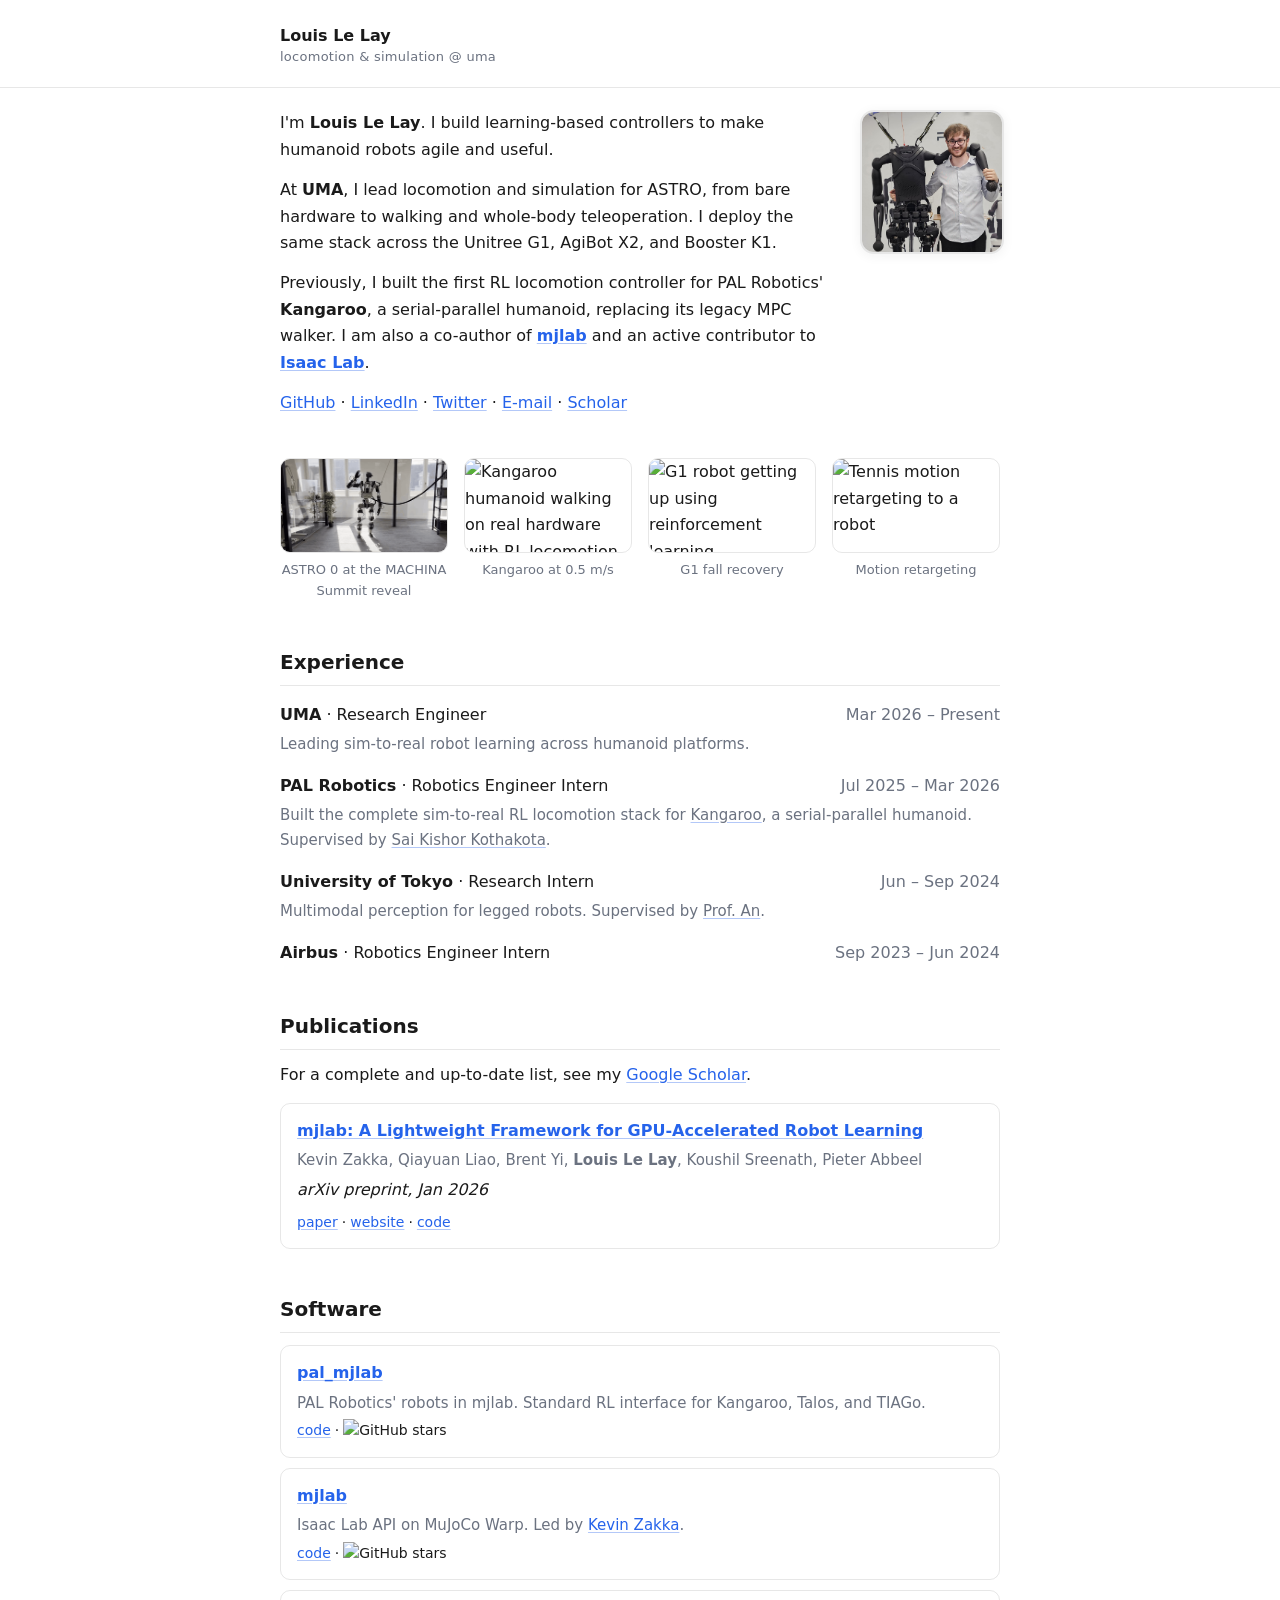
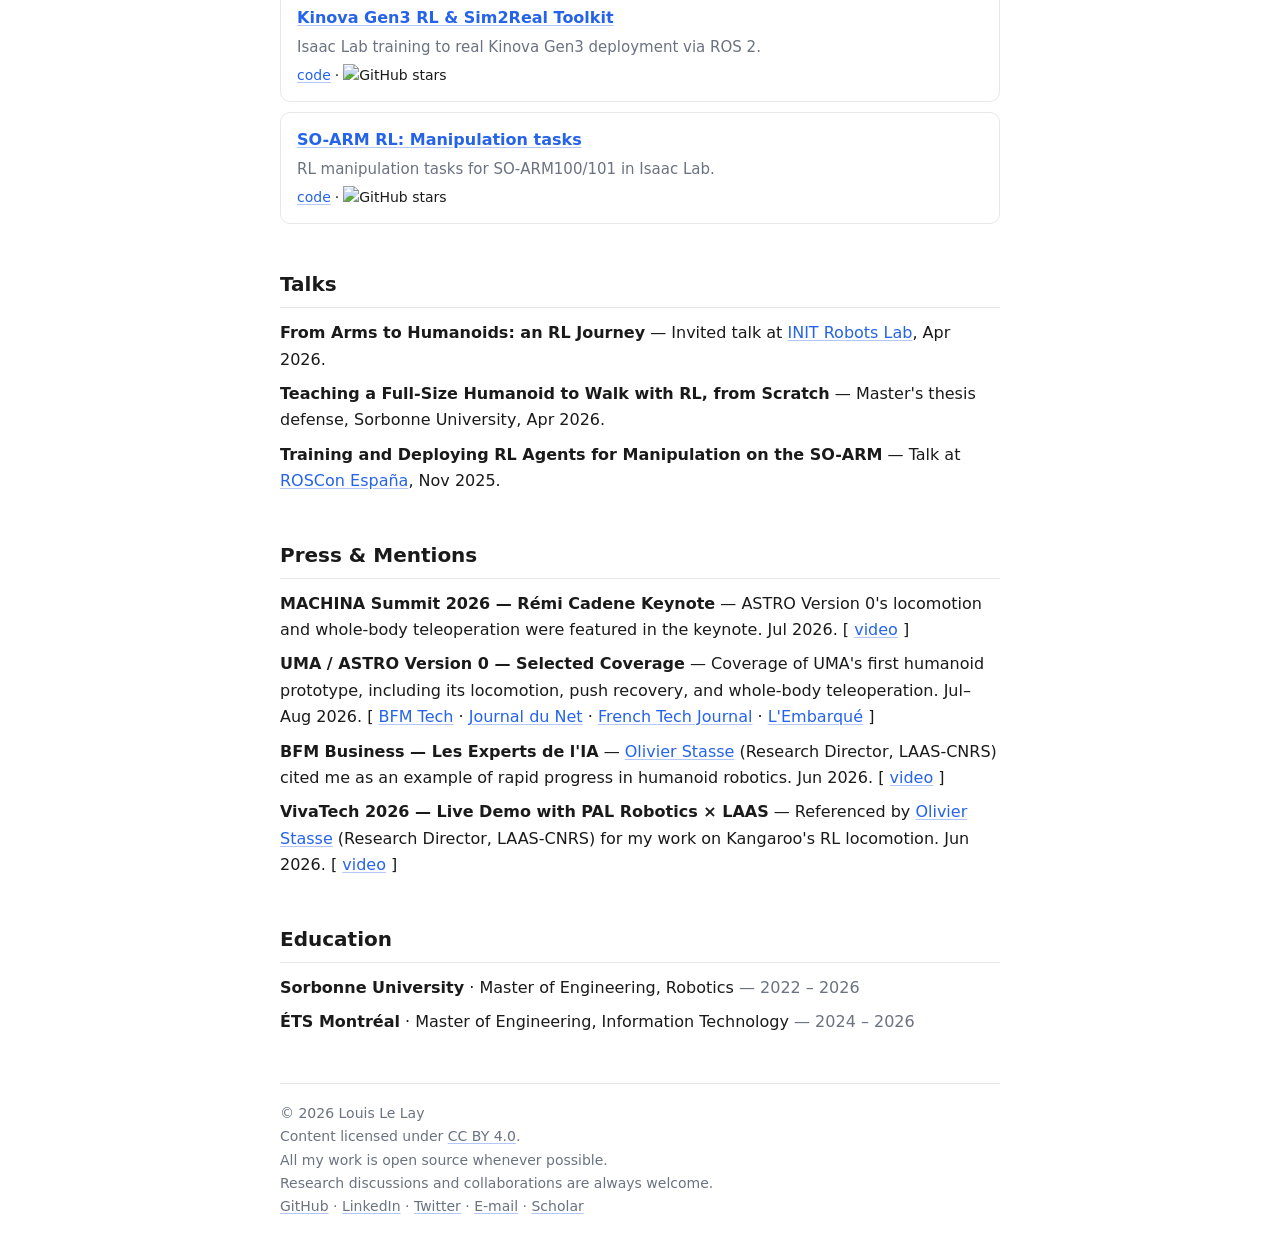
==== commit feafc3c0: "Refine portfolio content and structure Co-authored-by: Cursor <cursoragent@cursor.com>" ====
--- a/index.html
+++ b/index.html
@@ -10,7 +10,7 @@
   <link rel="stylesheet" href="style.css" />
 </head>
 
-<body>
+<body id="top">
   <a class="skip-link" href="#main">Skip to content</a>
 
   <header role="banner">
@@ -26,19 +26,19 @@
     <div class="intro">
       <div>
         <p>
-          I'm <strong>Louis Le Lay</strong>. I build learning-based controllers that make humanoid
-          robots walk and move.
+          I'm <strong>Louis Le Lay</strong>. I build learning-based controllers to make humanoid
+          robots agile and useful.
         </p>
 
         <p>
-          At <strong>UMA</strong>, I own locomotion and simulation for <strong>ASTRO</strong>,
-          taking Version&nbsp;0 from bare hardware to walking and whole-body teleoperation. I also
-          deploy the same stack on platforms including the G1 and X2.
+          At <strong>UMA</strong>, I lead locomotion and simulation for ASTRO, from bare hardware
+          to walking and whole-body teleoperation. I deploy the same stack across the Unitree G1,
+          AgiBot X2, and Booster K1.
         </p>
 
         <p>
-          Previously, I built the first RL controller to walk PAL Robotics'
-          <strong>Kangaroo</strong> humanoid, replacing its legacy MPC walker. I am also a co-author of
+          Previously, I built the first RL locomotion controller for PAL Robotics'
+          <strong>Kangaroo</strong>, a serial-parallel humanoid, replacing its legacy MPC walker. I am also a co-author of
           <a href="https://github.com/mujocolab/mjlab" target="_blank"
             rel="noopener"><strong>mjlab</strong></a> and an active contributor to
           <a href="https://github.com/isaac-sim/IsaacLab" target="_blank"
@@ -62,15 +62,15 @@
     <div class="demo-grid">
       <figure>
         <img src="media/astro_reveal.gif"
-          alt="ASTRO Version 0 walking during its reveal by UMA Robotics"
+          alt="ASTRO Version 0 demonstrating whole-body teleoperation during its reveal"
           loading="lazy" decoding="async">
-        <figcaption>ASTRO Version&nbsp;0 reveal — locomotion &amp; whole-body teleoperation</figcaption>
+        <figcaption>ASTRO 0 at the MACHINA Summit reveal</figcaption>
       </figure>
       <figure>
         <img src="media/kang_walk.gif"
           alt="Kangaroo humanoid walking on real hardware with RL locomotion"
           loading="lazy" decoding="async">
-        <figcaption>Kangaroo at 0.5&nbsp;m/s — RL replacing 20&nbsp;years of MPC</figcaption>
+        <figcaption>Kangaroo at 0.5&nbsp;m/s</figcaption>
       </figure>
       <figure>
         <img src="media/getup_g1.gif" alt="G1 robot getting up using reinforcement learning"
@@ -93,23 +93,20 @@
           <span class="muted">Mar 2026 – Present</span>
         </div>
         <p class="exp-desc">
-          Own locomotion and simulation for ASTRO — bare hardware to walking and whole-body
-          control. This work was featured in Rémi Cadene's keynote at
-          <a href="https://www.youtube.com/watch?v=0vc-dAQDIQc" target="_blank"
-            rel="noopener">MACHINA Summit 2026</a>. Also develop locomotion and whole-body control
-          for the G1 and X2.
+          Leading sim-to-real robot learning across humanoid platforms.
         </p>
       </div>
 
       <div class="exp-item">
         <div class="exp-header">
-          <span><strong>PAL Robotics</strong> · Robotics Engineer</span>
+          <span><strong>PAL Robotics</strong> · Robotics Engineer Intern</span>
           <span class="muted">Jul 2025 – Mar 2026</span>
         </div>
         <p class="exp-desc">
-          Built the full RL sim-to-real locomotion pipeline for the
-          <a href="https://pal-robotics.com/robot/kangaroo/" target="_blank" rel="noopener">Kangaroo</a>
-          humanoid, replacing the legacy MPC-based walker.
+          Built the complete sim-to-real RL locomotion stack for <a href="https://pal-robotics.com/robot/kangaroo/"
+            target="_blank" rel="noopener">Kangaroo</a>, a serial-parallel humanoid. Supervised by <a
+            href="https://www.linkedin.com/in/sai-kishor-kothakota/" target="_blank" rel="noopener">Sai
+            Kishor Kothakota</a>.
         </p>
       </div>
 
@@ -118,6 +115,9 @@
           <span><strong>University of Tokyo</strong> · Research Intern</span>
           <span class="muted">Jun – Sep 2024</span>
         </div>
+        <p class="exp-desc">
+          Multimodal perception for legged robots. Supervised by <a href="https://www.robot.t.u-tokyo.ac.jp/anlab/" target="_blank" rel="noopener">Prof. An</a>.
+        </p>
       </div>
 
       <div class="exp-item">
@@ -215,6 +215,26 @@
           </div>
         </div>
       </div>
+    </section>
+
+    <section id="talks" aria-labelledby="talks-heading">
+      <h2 id="talks-heading">Talks</h2>
+      <ul class="clean">
+        <li>
+          <strong>From Arms to Humanoids: an RL Journey</strong>
+          — Invited talk at <a href="https://initrobots.ca/" target="_blank" rel="noopener">INIT Robots
+            Lab</a>, Apr 2026.
+        </li>
+        <li>
+          <strong>Teaching a Full-Size Humanoid to Walk with RL, from Scratch</strong>
+          — Master's thesis defense, Sorbonne University, Apr 2026.
+        </li>
+        <li>
+          <strong>Training and Deploying RL Agents for Manipulation on the SO-ARM</strong>
+          — Talk at <a href="https://roscon.org.es/roscon2025/ROSConES2025.html" target="_blank"
+            rel="noopener">ROSCon Espa&ntilde;a</a>, Nov 2025.
+        </li>
+      </ul>
     </section>
 
     <section id="mentions" aria-labelledby="mentions-heading">
@@ -261,26 +281,6 @@
       </ul>
     </section>
 
-    <section id="talks" aria-labelledby="talks-heading">
-      <h2 id="talks-heading">Talks</h2>
-      <ul class="clean">
-        <li>
-          <strong>From Arms to Humanoids: an RL Journey</strong>
-          — Invited talk at <a href="https://initrobots.ca/" target="_blank" rel="noopener">INIT Robots
-            Lab</a>, Apr 2026.
-        </li>
-        <li>
-          <strong>Teaching a Full-Size Humanoid to Walk with RL, from Scratch</strong>
-          — Master's thesis defense, Sorbonne University, Apr 2026.
-        </li>
-        <li>
-          <strong>Training and Deploying RL Agents for Manipulation on the SO-ARM</strong>
-          — Talk at <a href="https://roscon.org.es/roscon2025/ROSConES2025.html" target="_blank"
-            rel="noopener">ROSCon Espa&ntilde;a</a>, Nov 2025.
-        </li>
-      </ul>
-    </section>
-
     <section id="education" aria-labelledby="edu-heading">
       <h2 id="edu-heading">Education</h2>
       <ul class="clean">
@@ -299,8 +299,9 @@
       <p>
         &copy; <span id="y">2026</span> Louis Le Lay<br />
         Content licensed under <a href="https://creativecommons.org/licenses/by/4.0/" target="_blank"
-          rel="license noopener">CC BY 4.0</a>.
+          rel="license noopener">CC BY 4.0</a>.<br />
         All my work is open source whenever possible.<br />
+        Research discussions and collaborations are always welcome.<br />
         <a href="https://github.com/louislelay" target="_blank" rel="noopener">GitHub</a> ·
         <a href="https://www.linkedin.com/in/louis-le-lay/" target="_blank" rel="noopener">LinkedIn</a> ·
         <a href="https://x.com/LouisLeLay4" target="_blank" rel="noopener">Twitter</a> ·
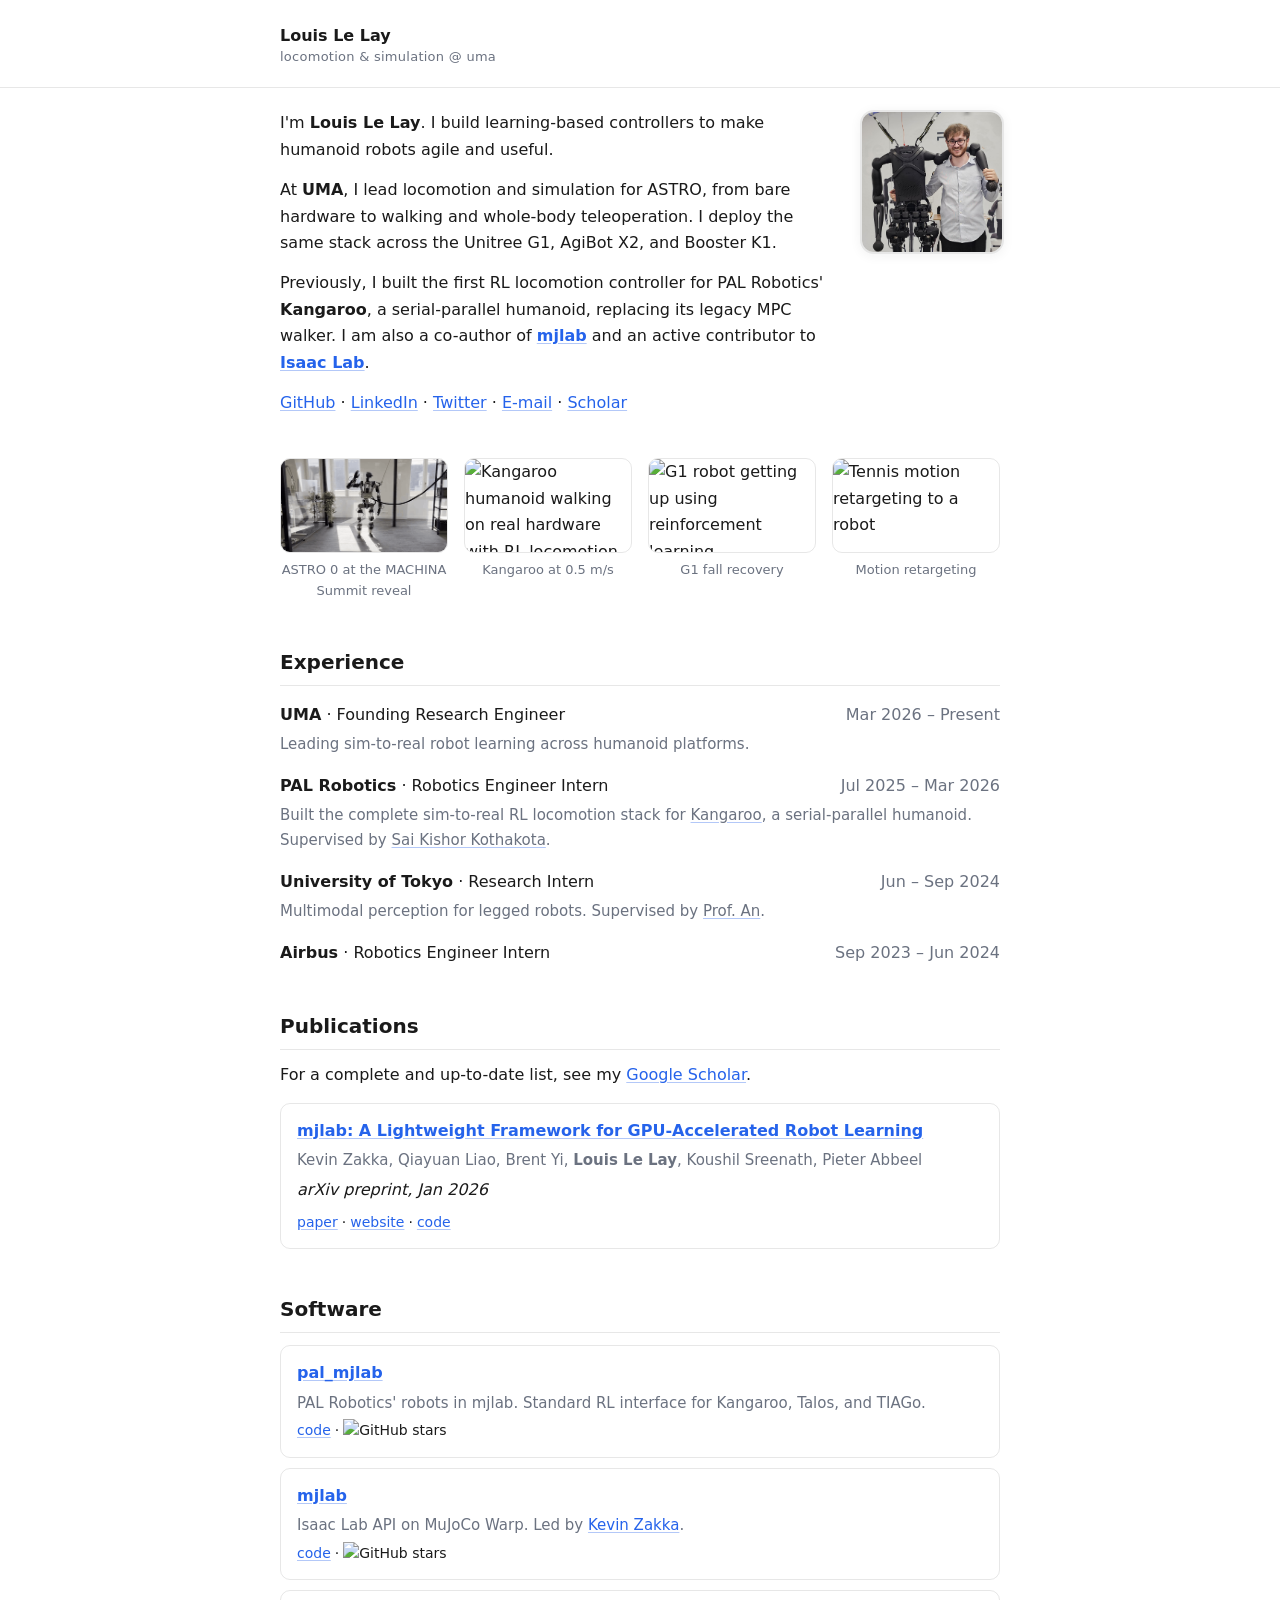
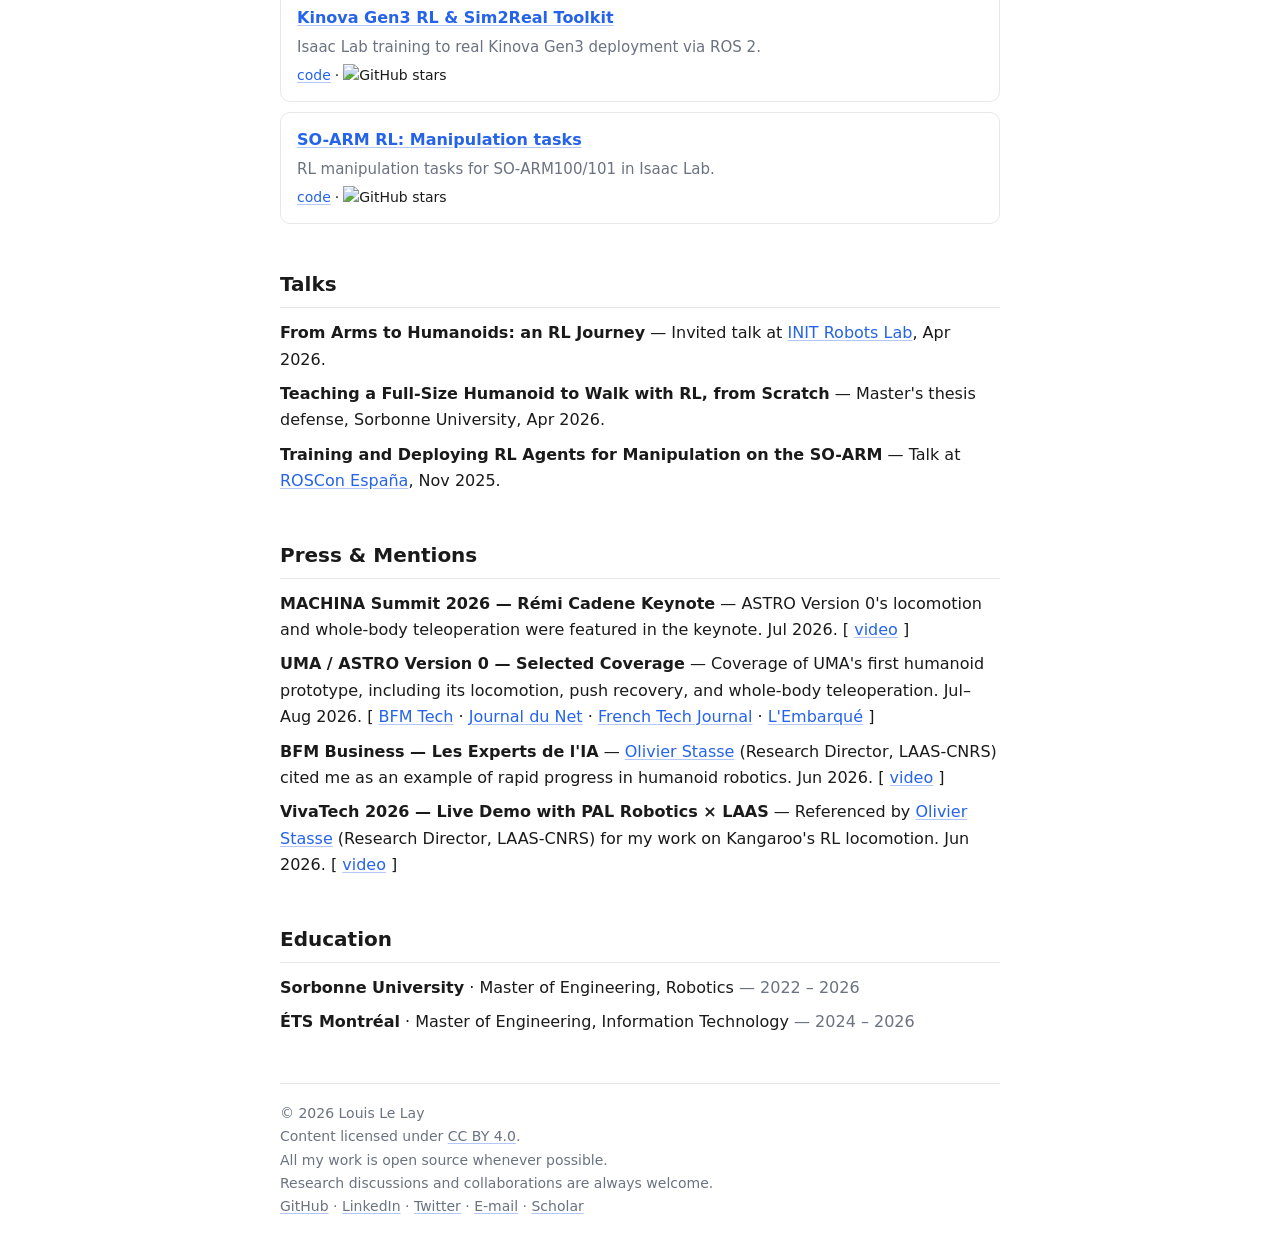
==== commit 48c0e5ef: "Update job title from Research Engineer to Founding Research Engineer" ====
--- a/index.html
+++ b/index.html
@@ -89,7 +89,7 @@
 
       <div class="exp-item">
         <div class="exp-header">
-          <span><strong>UMA</strong> · Research Engineer</span>
+          <span><strong>UMA</strong> · Founding Research Engineer</span>
           <span class="muted">Mar 2026 – Present</span>
         </div>
         <p class="exp-desc">
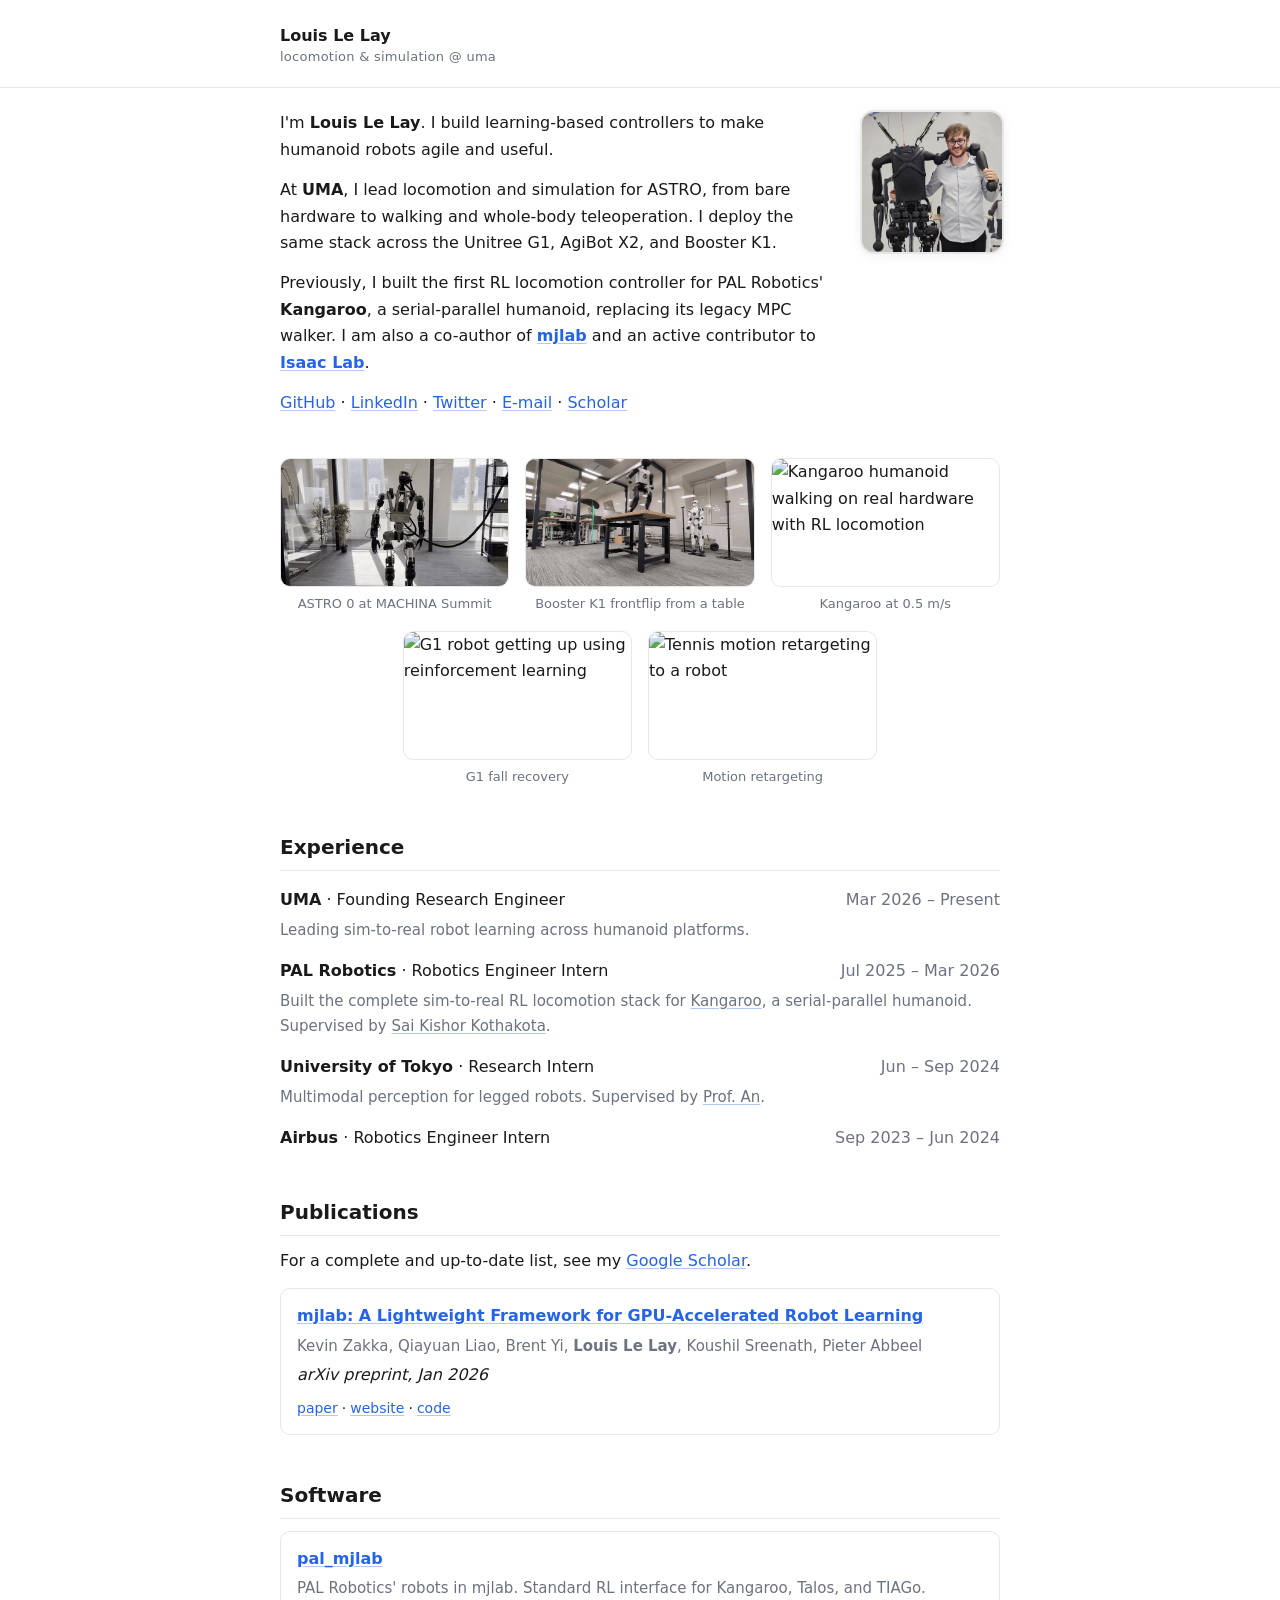
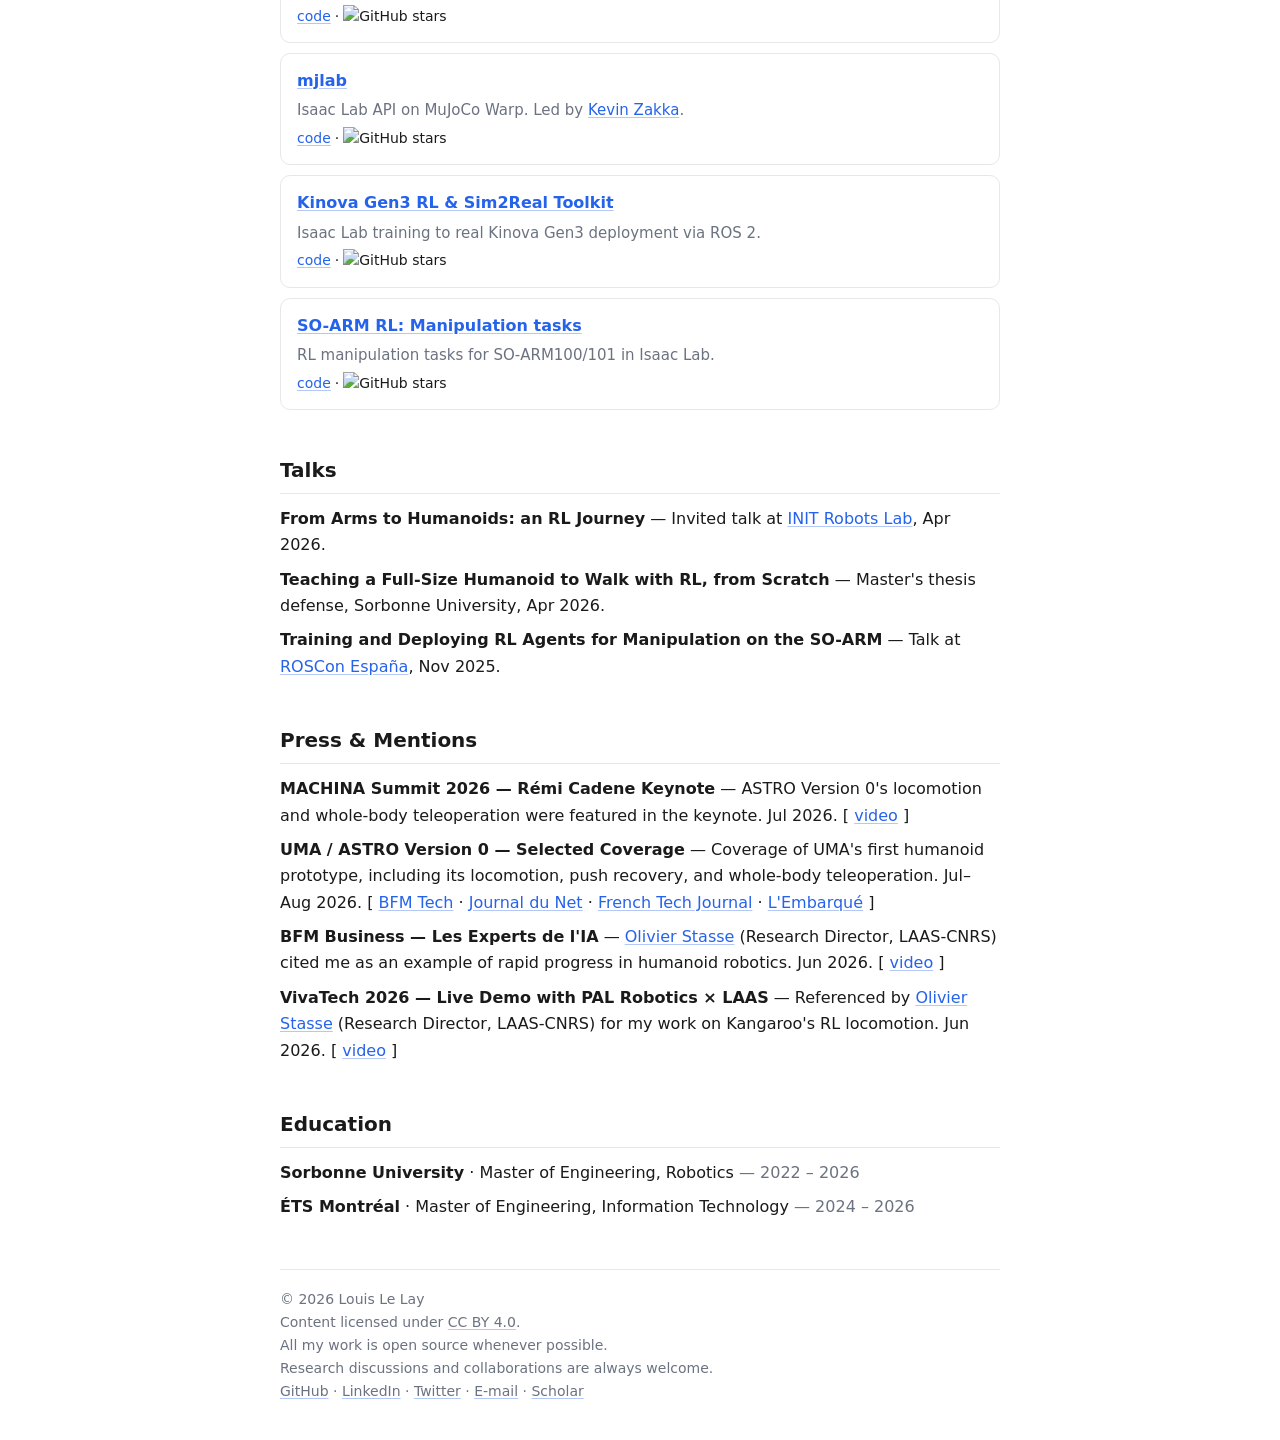
==== commit fb093b17: "Add Booster K1 frontflip GIF, trim ASTRO reveal to walking, 3+2 demo grid Co-authored-by: Cursor <cu" ====
--- a/index.html
+++ b/index.html
@@ -64,7 +64,13 @@
         <img src="media/astro_reveal.gif"
           alt="ASTRO Version 0 demonstrating whole-body teleoperation during its reveal"
           loading="lazy" decoding="async">
-        <figcaption>ASTRO 0 at the MACHINA Summit reveal</figcaption>
+        <figcaption>ASTRO 0 at MACHINA Summit</figcaption>
+      </figure>
+      <figure>
+        <img src="media/booster_frontflip.gif"
+          alt="Booster K1 humanoid performing a frontflip off a table and landing on its feet"
+          loading="lazy" decoding="async">
+        <figcaption>Booster K1 frontflip from a table</figcaption>
       </figure>
       <figure>
         <img src="media/kang_walk.gif"
--- a/style.css
+++ b/style.css
@@ -143,13 +143,19 @@
 
 .demo-grid {
   display: grid;
-  grid-template-columns: repeat(4, 1fr);
+  grid-template-columns: repeat(6, 1fr);
   gap: 16px;
   margin: 0 0 24px;
 }
 
+/* 5 items as a row of 3 then a centered row of 2. */
 .demo-grid figure {
   margin: 0;
+  grid-column: span 2;
+}
+
+.demo-grid figure:nth-child(4) {
+  grid-column: 2 / span 2;
 }
 
 .demo-grid img {
@@ -173,6 +179,11 @@
   .demo-grid {
     grid-template-columns: 1fr;
   }
+
+  .demo-grid figure,
+  .demo-grid figure:nth-child(4) {
+    grid-column: auto;
+  }
 }
 
 /* ── Sections ─────────────────────────────────── */
